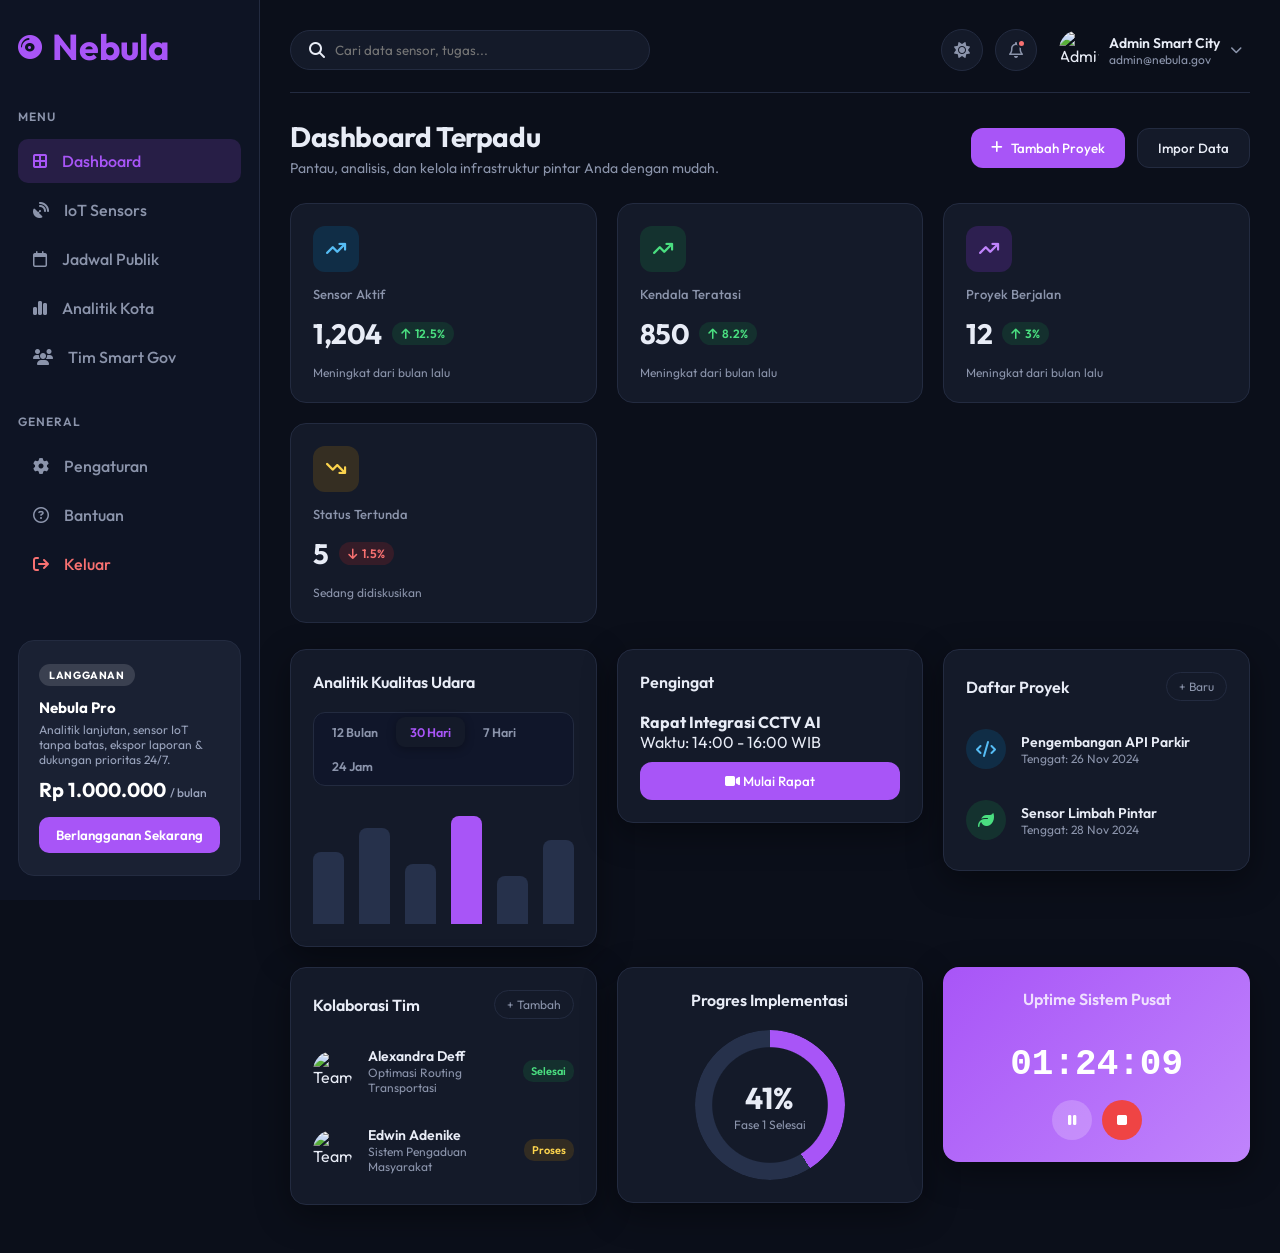
==== index.html @ 609d500b "KERJA WOI" ====
<!DOCTYPE html>
<html lang="id">
<head>
    <meta charset="UTF-8">
    <meta name="viewport" content="width=device-width, initial-scale=1.0">
    <title>Nebula - Smart City & Business Dashboard</title>
    <link rel="stylesheet" href="style.css">
    <link rel="shortcut icon" href="/Vibrant 3D Nebula Icon with Colorful Gases.jpg" type="image/x-icon">
    <!-- FontAwesome -->
    <link rel="stylesheet" href="https://cdnjs.cloudflare.com/ajax/libs/font-awesome/6.4.0/css/all.min.css">
    <!-- Tema (Gelap/Terang) — diterapkan sebelum render untuk mencegah kedip warna -->
    <script>
        (function () {
            try {
                var t = localStorage.getItem('nebula-theme') || 'dark';
                document.documentElement.setAttribute('data-theme', t);
            } catch (e) {
                document.documentElement.setAttribute('data-theme', 'dark');
            }
        })();
    </script>
    
    <!-- CSS Tambahan Khusus Toast Pop-up -->
    <style>
        .toast {
            position: fixed;
            bottom: 30px;
            right: 30px;
            background-color: #1e293b;
            color: #ffffff;
            padding: 12px 20px;
            border-radius: 8px;
            box-shadow: 0 4px 12px rgba(0, 0, 0, 0.3);
            display: flex;
            align-items: center;
            gap: 10px;
            border-left: 4px solid var(--primary);
            opacity: 0;
            visibility: hidden;
            transform: translateY(20px);
            transition: all 0.3s ease;
            z-index: 9999;
        }

        .toast.show {
            opacity: 1;
            visibility: visible;
            transform: translateY(0);
        }

        .toast i { color: var(--primary); }
    </style>
</head>
<body>
    <div class="dashboard-container">
        <!-- Sidebar -->
        <aside class="sidebar">
            <div class="close-sidebar" id="closeSidebar">
                <i class="fa-solid fa-xmark"></i>
            </div>
            <div class="logo">
                <i class="fa-solid fa-compact-disc"></i>
                <h2>Nebula</h2>
            </div>
            <!-- Sidebar Menu -->
            <div class="sidebar-scroll">
            <div class="menu-section">
                <p class="menu-title">MENU</p>
                <ul>
                    <li class="active"><i class="fa-solid fa-border-all"></i> Dashboard</li>
                    <li onclick="window.location.href='iot-sensors.html'"><i class="fa-solid fa-satellite-dish"></i> IoT Sensors</li>
                    <li onclick="window.location.href='jadwal-publik.html'"><i class="fa-regular fa-calendar"></i> Jadwal Publik</li>
                    <li onclick="window.location.href='analitik-kota.html'"><i class="fa-solid fa-chart-simple"></i> Analitik Kota</li>
                    <li onclick="window.location.href='tim-smart-gov.html'"><i class="fa-solid fa-users"></i> Tim Smart Gov</li>
                </ul>
            </div>

            <div class="menu-section">
                <p class="menu-title">GENERAL</p>
                <ul>
                    <li onclick="window.location.href='pengaturan.html'"><i class="fa-solid fa-gear"></i> Pengaturan</li>
                    <li onclick="window.location.href='bantuan.html'"><i class="fa-regular fa-circle-question"></i> Bantuan</li>
                    <li class="logout"><i class="fa-solid fa-arrow-right-from-bracket"></i> Keluar</li>
                </ul>
            </div>

            </div>

            <!-- Promo Card -->
            <div class="sidebar-card">
                <span class="promo-badge">Langganan</span>
                <h4>Nebula Pro</h4>
                <p>Analitik lanjutan, sensor IoT tanpa batas, ekspor laporan &amp; dukungan prioritas 24/7.</p>
                <div class="promo-price">Rp 1.000.000 <span>/ bulan</span></div>
                <button class="btn-download" onclick="document.getElementById('proModal').classList.add('active')">Berlangganan Sekarang</button>
            </div>
        </aside>

        <!-- Main Content -->
        <main class="main-content">
            <!-- Topbar -->
            <header class="topbar">
                <div class="hamburger" id="menuToggle">
                  <i class="fa-solid fa-bars"></i>
                </div>
                <div class="search-bar">
                    <i class="fa-solid fa-magnifying-glass"></i>
                    <!-- Input Search dengan ID searchInput -->
                    <input type="text" id="searchInput" placeholder="Cari data sensor, tugas...">
                </div>
                <div class="topbar-right">
                    <div class="icon-btn theme-toggle" id="themeToggle" title="Ganti tema" role="button" aria-label="Ganti tema">
                        <i class="fa-solid fa-sun"></i>
                    </div>
                    <div class="icon-btn notif-btn" title="Notifikasi">
                        <i class="fa-regular fa-bell"></i>
                        <span class="notif-dot"></span>
                    </div>
                    <div class="user-profile">
                        <img src="https://ui-avatars.com/api/?name=Admin+Nebula&background=random" alt="Admin">
                        <div class="user-info">
                            <p class="user-name">Admin Smart City</p>
                            <p class="user-email">admin@nebula.gov</p>
                        </div>
                        <i class="fa-solid fa-chevron-down user-chevron"></i>
                    </div>
                </div>
            </header>

            <!-- Dashboard Header -->
            <div class="page-header">
                <div>
                    <h1>Dashboard Terpadu</h1>
                    <p>Pantau, analisis, dan kelola infrastruktur pintar Anda dengan mudah.</p>
                </div>
                <div class="header-actions">
                    <button class="btn-primary" onclick="showToast('Menampilkan form tambah proyek baru...')"><i class="fa-solid fa-plus"></i> Tambah Proyek</button>
                    <button class="btn-outline" onclick="showToast('Memproses impor data...')">Impor Data</button>
                </div>
            </div>

            <!-- Stats Grid -->
            <div class="stats-grid">
                <div class="stat-card">
                    <div class="stat-icon tile-blue"><i class="fa-solid fa-arrow-trend-up"></i></div>
                    <h3 class="stat-label">Sensor Aktif</h3>
                    <div class="stat-value-row">
                        <h2>1,204</h2>
                        <span class="trend-pill up"><i class="fa-solid fa-arrow-up"></i> 12.5%</span>
                    </div>
                    <p>Meningkat dari bulan lalu</p>
                </div>
                <div class="stat-card">
                    <div class="stat-icon tile-green"><i class="fa-solid fa-arrow-trend-up"></i></div>
                    <h3 class="stat-label">Kendala Teratasi</h3>
                    <div class="stat-value-row">
                        <h2>850</h2>
                        <span class="trend-pill up"><i class="fa-solid fa-arrow-up"></i> 8.2%</span>
                    </div>
                    <p>Meningkat dari bulan lalu</p>
                </div>
                <div class="stat-card">
                    <div class="stat-icon tile-purple"><i class="fa-solid fa-arrow-trend-up"></i></div>
                    <h3 class="stat-label">Proyek Berjalan</h3>
                    <div class="stat-value-row">
                        <h2>12</h2>
                        <span class="trend-pill up"><i class="fa-solid fa-arrow-up"></i> 3%</span>
                    </div>
                    <p>Meningkat dari bulan lalu</p>
                </div>
                <div class="stat-card">
                    <div class="stat-icon tile-yellow"><i class="fa-solid fa-arrow-trend-down"></i></div>
                    <h3 class="stat-label">Status Tertunda</h3>
                    <div class="stat-value-row">
                        <h2>5</h2>
                        <span class="trend-pill down"><i class="fa-solid fa-arrow-down"></i> 1.5%</span>
                    </div>
                    <p>Sedang didiskusikan</p>
                </div>
            </div>

            <!-- Middle Sections -->
            <div class="content-grid-3">
                <!-- Analytics Dummy -->
                <div class="card col-span-1">
                    <div class="card-header-flex">
                        <h3>Analitik Kualitas Udara</h3>
                    </div>
                    <div class="segmented" style="margin-bottom: 18px;">
                        <button type="button">12 Bulan</button>
                        <button type="button" class="active">30 Hari</button>
                        <button type="button">7 Hari</button>
                        <button type="button">24 Jam</button>
                    </div>
                    <div class="chart-dummy">
                        <div class="bar" style="height: 60%;"></div>
                        <div class="bar" style="height: 80%;"></div>
                        <div class="bar" style="height: 50%;"></div>
                        <div class="bar dark-bar" style="height: 90%;"></div>
                        <div class="bar" style="height: 40%;"></div>
                        <div class="bar" style="height: 70%;"></div>
                    </div>
                </div>

                <!-- Reminders -->
                <div class="card col-span-1">
                    <div class="card-header-flex">
                        <h3>Pengingat</h3>
                    </div>
                    <div class="reminder-content">
                        <h4>Rapat Integrasi CCTV AI</h4>
                        <p>Waktu: 14:00 - 16:00 WIB</p>
                        <!-- Tombol dengan fungsi pemicu pop-up -->
                        <button class="btn-primary full-width mt-10" onclick="showToast('Menghubungkan ke ruang rapat CCTV AI...')">
                            <i class="fa-solid fa-video"></i> Mulai Rapat
                        </button>
                    </div>
                </div>

                <!-- Projects List -->
                <div class="card col-span-1">
                    <div class="card-header-flex">
                        <h3>Daftar Proyek</h3>
                        <button class="btn-small" onclick="showToast('Membuka menu proyek baru...')">+ Baru</button>
                    </div>
                    <ul class="project-list">
                        <li>
                            <div class="icon blue"><i class="fa-solid fa-code"></i></div>
                            <div>
                                <h4>Pengembangan API Parkir</h4>
                                <p>Tenggat: 26 Nov 2024</p>
                            </div>
                        </li>
                        <li>
                            <div class="icon green"><i class="fa-solid fa-leaf"></i></div>
                            <div>
                                <h4>Sensor Limbah Pintar</h4>
                                <p>Tenggat: 28 Nov 2024</p>
                            </div>
                        </li>
                    </ul>
                </div>
            </div>

            <!-- Bottom Sections -->
            <div class="content-grid-3 mt-20">
                <!-- Team -->
                <div class="card col-span-1">
                    <div class="card-header-flex">
                        <h3>Kolaborasi Tim</h3>
                        <button class="btn-small" onclick="showToast('Membuka dialog tambah anggota...')">+ Tambah</button>
                    </div>
                    <ul class="team-list">
                        <li>
                            <img src="https://ui-avatars.com/api/?name=Alexandra+D&background=random" alt="Team">
                            <div>
                                <h4>Alexandra Deff</h4>
                                <p>Optimasi Routing Transportasi</p>
                            </div>
                            <span class="badge completed">Selesai</span>
                        </li>
                        <li>
                            <img src="https://ui-avatars.com/api/?name=Edwin+A&background=random" alt="Team">
                            <div>
                                <h4>Edwin Adenike</h4>
                                <p>Sistem Pengaduan Masyarakat</p>
                            </div>
                            <span class="badge progress">Proses</span>
                        </li>
                    </ul>
                </div>

                <!-- Progress -->
                <div class="card col-span-1 flex-center">
                    <h3>Progres Implementasi</h3>
                    <div class="progress-circle">
                        <span>41%</span>
                        <p>Fase 1 Selesai</p>
                    </div>
                </div>

                <!-- Time Tracker -->
                <div class="card col-span-1 tracker-card">
                    <h3>Uptime Sistem Pusat</h3>
                    <div class="timer" id="systemTimer">00:00:00</div>
                    <div class="tracker-controls">
                        <!-- Tombol Pause / Play -->
                        <button id="pauseBtn" onclick="toggleTimer()"><i class="fa-solid fa-pause"></i></button>
                        <!-- Tombol Reset / Stop -->
                        <button class="stop" onclick="resetTimer()"><i class="fa-solid fa-stop"></i></button>
                    </div>
                </div>
                

            </div>
        </main>
    </div>

    <!-- Modal Pop-up Logout -->
    <div id="logoutModal" class="modal-overlay">
        <div class="modal-content">
            <div class="modal-icon warning-icon">
                <i class="fa-solid fa-arrow-right-from-bracket"></i>
            </div>
            <h3>Konfirmasi Keluar</h3>
            <p>Apakah Anda yakin ingin mengakhiri sesi dan keluar dari Nebula?</p>
            <div class="modal-actions">
                <button id="cancelLogout" class="btn-outline">Batal</button>
                <button id="confirmLogout" class="btn-primary btn-danger">Ya, Keluar</button>
            </div>
        </div>
    </div>

    <!-- Toast Pop-up Notification -->
    <div id="toastNotification" class="toast">
        <i class="fa-solid fa-circle-check"></i>
        <span id="toastText">Pesan pemberitahuan</span>
    </div>

    <!-- Modal Langganan Nebula Pro -->
    <div class="modal-overlay" id="proModal">
        <div class="modal-content pro-modal">
            <div class="pro-modal-icon"><i class="fa-solid fa-crown"></i></div>
            <h3>Nebula Pro</h3>
            <p>Buka seluruh kemampuan Nebula untuk kota &amp; bisnis Anda.</p>
            <div class="pro-price">Rp 1.000.000 <span>/ bulan</span></div>
            <ul class="pro-features">
                <li><i class="fa-solid fa-circle-check"></i> Analitik AI &amp; prediksi lanjutan</li>
                <li><i class="fa-solid fa-circle-check"></i> Sensor IoT tanpa batas</li>
                <li><i class="fa-solid fa-circle-check"></i> Ekspor laporan &amp; akses API</li>
                <li><i class="fa-solid fa-circle-check"></i> Dukungan prioritas 24/7</li>
                <li><i class="fa-solid fa-circle-check"></i> Penyimpanan data tanpa batas</li>
            </ul>
            <div class="modal-actions">
                <button class="btn-plain" onclick="document.getElementById('proModal').classList.remove('active')">Nanti Saja</button>
                <button class="btn-primary" onclick="document.getElementById('proModal').classList.remove('active')">Mulai Berlangganan</button>
            </div>
        </div>
    </div>

    <script src="script.js"></script>
    <script>
        // 1. Fungsi Toast Notification (Pop-up melayang)
        function showToast(message) {
            const toast = document.getElementById('toastNotification');
            const toastText = document.getElementById('toastText');

            toastText.textContent = message;
            toast.classList.add('show');

            // Sembunyikan otomatis setelah 3 detik
            setTimeout(() => {
                toast.classList.remove('show');
            }, 3000);
        }

        // 2. Fungsi Search Filter Real-Time
        document.addEventListener("DOMContentLoaded", () => {
            const searchInput = document.getElementById('searchInput');

            if (searchInput) {
                searchInput.addEventListener('input', (e) => {
                    const filterValue = e.target.value.toLowerCase().trim();

                    // Filter Daftar Proyek
                    const projectItems = document.querySelectorAll('.project-list li');
                    projectItems.forEach(item => {
                        const text = item.textContent.toLowerCase();
                        item.style.display = text.includes(filterValue) ? "" : "none";
                    });

                    // Filter Kolaborasi Tim
                    const teamItems = document.querySelectorAll('.team-list li');
                    teamItems.forEach(item => {
                        const text = item.textContent.toLowerCase();
                        item.style.display = text.includes(filterValue) ? "" : "none";
                    });

                    // Filter Kartu Statistik
                    const statCards = document.querySelectorAll('.stat-card');
                    statCards.forEach(card => {
                        const text = card.textContent.toLowerCase();
                        card.style.display = text.includes(filterValue) ? "" : "none";
                    });
                });
            }

            // 3. Fungsi Time Tracker Uptime Sistem
            const timerDisplay = document.getElementById('systemTimer');
            let hours = 1;
            let minutes = 24;
            let seconds = 8;

            function formatTime(val) {
                return val < 10 ? `0${val}` : val;
            }

            function updateTimer() {
                seconds++;
                if (seconds >= 60) {
                    seconds = 0;
                    minutes++;
                    if (minutes >= 60) {
                        minutes = 0;
                        hours++;
                    }
                }
                
                if (timerDisplay) {
                    timerDisplay.textContent = `${formatTime(hours)}:${formatTime(minutes)}:${formatTime(seconds)}`;
                }
            }

            setInterval(updateTimer, 1000);
        });
    </script>
</body>
</html>
---- style.css ----
@import url('https://fonts.googleapis.com/css2?family=Outfit:wght@100..900&display=swap');

/* ============================================================
   NEBULA — THEME TOKENS
   Light is the default; Dark is applied via [data-theme="dark"]
   on <html>. The toggle persists the choice in localStorage.
   ============================================================ */
:root,
html[data-theme="light"] {
    color-scheme: light;

    --bg-main: #f4f6fb;
    --bg-card: #ffffff;
    --bg-elevated: #ffffff;
    --bg-subtle: #f7f9fc;
    --bg-hover: #eef1f7;

    --text-dark: #14181f;
    --text-muted: #7e8299;
    --text-invert: #ffffff;

    --primary: #8204c5;
    --primary-hover: #6c03a3;
    --primary-light: #f4e7fb;
    --primary-rgb: 130, 4, 197;

    --border-color: #e9edf4;
    --border-strong: #dbe1ec;

    /* Icon tiles */
    --tile-blue-bg: #e0f2fe;   --tile-blue-fg: #0284c7;
    --tile-green-bg: #dcfce7;  --tile-green-fg: #16a34a;
    --tile-yellow-bg: #fef9c3; --tile-yellow-fg: #ca8a04;
    --tile-red-bg: #fee2e2;    --tile-red-fg: #dc2626;
    --tile-purple-bg: #f3e8ff; --tile-purple-fg: #9333ea;
    --tile-gray-bg: #eef2f7;   --tile-gray-fg: #64748b;

    /* Trend / status */
    --up-bg: #dcfce7;   --up-fg: #16a34a;
    --down-bg: #fee2e2; --down-fg: #dc2626;
    --warn-bg: #fef9c3; --warn-fg: #ca8a04;

    /* Charts */
    --bar-muted: #dbe2ee;
    --bar-accent: var(--primary);
    --chart-grid: #eef1f7;

    /* Sidebar */
    --sidebar-bg: #ffffff;
    --sidebar-active-bg: var(--primary-light);
    --promo-bg: #14181f;
    --promo-fg: #ffffff;
    --promo-muted: #a9b0c0;

    /* Surfaces */
    --toast-bg: #14181f;
    --toast-fg: #ffffff;
    --overlay: rgba(15, 23, 42, 0.5);

    --shadow-card: 0 8px 30px rgba(20, 24, 31, 0.05);
    --shadow-soft: 0 2px 10px rgba(0, 0, 0, 0.02);
    --shadow-pop: 0 14px 34px rgba(20, 24, 31, 0.12);

    --radius-lg: 24px;
    --radius-md: 16px;
    --radius-sm: 10px;
    --sidebar-width: 260px;
}

html[data-theme="dark"] {
    color-scheme: dark;

    --bg-main: #0b0f1a;
    --bg-card: #141a29;
    --bg-elevated: #1a2133;
    --bg-subtle: #10162a;
    --bg-hover: #1a2133;

    --text-dark: #e8ecf6;
    --text-muted: #8b94ab;
    --text-invert: #0b0f1a;

    --primary: #a855f7;
    --primary-hover: #c084fc;
    --primary-light: rgba(168, 85, 247, 0.16);
    --primary-rgb: 168, 85, 247;

    --border-color: #232b40;
    --border-strong: #2c3752;

    --tile-blue-bg: rgba(2, 132, 199, 0.18);   --tile-blue-fg: #56bdf5;
    --tile-green-bg: rgba(22, 163, 74, 0.18);  --tile-green-fg: #4ade80;
    --tile-yellow-bg: rgba(202, 138, 4, 0.18); --tile-yellow-fg: #fbd34d;
    --tile-red-bg: rgba(220, 38, 38, 0.18);    --tile-red-fg: #f87171;
    --tile-purple-bg: rgba(147, 51, 234, 0.2); --tile-purple-fg: #c084fc;
    --tile-gray-bg: rgba(100, 116, 139, 0.2);  --tile-gray-fg: #a9b4c6;

    --up-bg: rgba(22, 163, 74, 0.16);  --up-fg: #4ade80;
    --down-bg: rgba(220, 38, 38, 0.16); --down-fg: #f87171;
    --warn-bg: rgba(202, 138, 4, 0.16); --warn-fg: #fbd34d;

    --bar-muted: #26314b;
    --bar-accent: var(--primary);
    --chart-grid: #232b40;

    --sidebar-bg: #0e1424;
    --sidebar-active-bg: rgba(168, 85, 247, 0.16);
    --promo-bg: #1a2133;
    --promo-fg: #ffffff;
    --promo-muted: #9aa4bd;

    --toast-bg: #1a2133;
    --toast-fg: #e8ecf6;
    --overlay: rgba(3, 6, 12, 0.65);

    --shadow-card: 0 10px 34px rgba(0, 0, 0, 0.4);
    --shadow-soft: 0 2px 10px rgba(0, 0, 0, 0.3);
    --shadow-pop: 0 18px 42px rgba(0, 0, 0, 0.5);
}

* {
    margin: 0;
    padding: 0;
    box-sizing: border-box;
    font-family: 'Outfit', sans-serif;
}

body {
    background-color: var(--bg-main);
    color: var(--text-dark);
    transition: background-color 0.3s ease, color 0.3s ease;
}

.dashboard-container {
    display: flex;
    min-height: 100vh;
    background: var(--bg-main);
}

/* Sidebar */
.sidebar {
    width: var(--sidebar-width);
    background: var(--sidebar-bg);
    border-right: 1px solid var(--border-color);
    display: flex;
    flex-direction: column;
    padding: 24px 18px;
    position: fixed;
    top: 0;
    bottom: 0;
    left: 0;
    overflow-y: auto;
    overflow-x: hidden;
    z-index: 50;
    transition: background-color 0.3s ease, border-color 0.3s ease, transform 0.3s ease;
}

/* Slim, persistent scrollbar so it's visible while scrolling (not hover-only) */
.sidebar::-webkit-scrollbar {
    width: 6px;
}
.sidebar::-webkit-scrollbar-track {
    background: transparent;
}
.sidebar::-webkit-scrollbar-thumb {
    background: var(--border-strong);
    border-radius: 10px;
}
.sidebar::-webkit-scrollbar-thumb:hover {
    background: var(--primary);
}

/* Wrapper is transparent: the whole sidebar scrolls and the promo card
   floats (sticky) over the menu at the bottom, staying always visible. */
.sidebar-scroll {
    display: contents;
}

.logo {
    display: flex;
    align-items: center;
    gap: 10px;
    font-size: 24px;
    font-weight: 700;
    color: var(--primary);
    margin-bottom: 40px;
}

.menu-section { margin-bottom: 30px; }
.menu-title {
    font-size: 12px;
    color: var(--text-muted);
    font-weight: 600;
    margin-bottom: 15px;
    letter-spacing: 1px;
}

.sidebar ul { list-style: none; }
.sidebar ul li {
    display: flex;
    align-items: center;
    gap: 15px;
    padding: 12px 15px;
    border-radius: var(--radius-sm);
    color: var(--text-muted);
    font-weight: 500;
    cursor: pointer;
    transition: 0.3s;
    margin-bottom: 5px;
}

.sidebar ul li:hover, .sidebar ul li.active {
    background-color: var(--sidebar-active-bg);
    color: var(--primary);
}

.sidebar ul li.logout { color: var(--down-fg); }

.sidebar-card {
    margin-top: auto;
    background: var(--promo-bg);
    color: var(--promo-fg);
    padding: 22px 20px;
    border-radius: var(--radius-md);
    position: sticky;
    bottom: 0;
    z-index: 3;
    flex-shrink: 0;
    overflow: hidden;
    border: 1px solid var(--border-color);
}

.sidebar-card h4 { font-size: 15px; margin-bottom: 5px; color: var(--promo-fg); }
.sidebar-card p { font-size: 12px; color: var(--promo-muted); margin-bottom: 15px; }
.btn-download {
    background: var(--primary);
    color: white;
    border: none;
    padding: 10px;
    width: 100%;
    border-radius: var(--radius-sm);
    cursor: pointer;
    font-weight: 600;
}

/* Main Content */
.main-content {
    flex: 1;
    background: var(--bg-main);
    padding: 26px 30px 48px;
    display: flex;
    flex-direction: column;
    margin-left: var(--sidebar-width);
    width: calc(100% - var(--sidebar-width));
    min-height: 100vh;
}

/* Topbar */
.topbar {
    display: flex;
    align-items: center;
    gap: 18px;
    padding-bottom: 18px;
    margin-bottom: 26px;
    background-color: var(--bg-main);
    border-bottom: 1px solid var(--border-color);
}

.search-bar {
    background: var(--bg-card);
    border: 1px solid var(--border-color);
    padding: 11px 18px;
    border-radius: 30px;
    display: flex;
    align-items: center;
    gap: 10px;
    width: 360px;
    max-width: 100%;
    transition: border-color 0.3s ease, box-shadow 0.3s ease, background-color 0.3s ease;
}

.search-bar input {
    border: none;
    background: transparent;
    outline: none;
    width: 100%;
    color: var(--text-dark);
}

.topbar-right {
    display: flex;
    align-items: center;
    gap: 12px;
    margin-left: auto;
}

.icon-btn {
    position: relative;
    width: 42px;
    height: 42px;
    border: 1px solid var(--border-color);
    background: var(--bg-card);
    border-radius: 50%;
    display: flex;
    justify-content: center;
    align-items: center;
    cursor: pointer;
    color: var(--text-muted);
    transition: all 0.25s ease;
    flex-shrink: 0;
}

/* Theme toggle + notification badge */
.theme-toggle:hover {
    color: var(--primary);
    border-color: var(--primary);
    transform: translateY(-2px);
}

.notif-dot {
    position: absolute;
    top: 9px;
    right: 10px;
    width: 9px;
    height: 9px;
    border-radius: 50%;
    background: var(--down-fg);
    border: 2px solid var(--bg-card);
}

.user-profile {
    display: flex;
    align-items: center;
    gap: 10px;
    margin-left: 6px;
    padding: 4px 8px 4px 4px;
    border-radius: 30px;
    cursor: pointer;
}
.user-profile img { width: 40px; height: 40px; border-radius: 50%; }
.user-info .user-name { font-weight: 600; font-size: 14px; }
.user-info .user-email { font-size: 12px; color: var(--text-muted); }
.user-chevron { font-size: 12px; color: var(--text-muted); }

/* Header */
.page-header {
    display: flex;
    justify-content: space-between;
    align-items: center;
    margin-bottom: 26px;
    gap: 16px;
    flex-wrap: wrap;
}
.page-header h1 { font-size: 28px; font-weight: 700; letter-spacing: -0.4px; margin-bottom: 5px; }
.page-header p { color: var(--text-muted); font-size: 14px; }

.header-actions { display: flex; gap: 12px; }
.btn-primary, .btn-outline {
    padding: 11px 20px;
    border-radius: 12px;
    font-weight: 500;
    cursor: pointer;
    border: none;
    display: inline-flex;
    align-items: center;
    justify-content: center;
    gap: 8px;
}
.btn-primary { background: var(--primary); color: #fff; }
.btn-outline { background: var(--bg-card); border: 1px solid var(--border-color); color: var(--text-dark); }
.full-width { width: 100%; }
.mt-10 { margin-top: 20px; }
.mt-20 { margin-top: 20px; }

/* Stats Grid */
.stats-grid {
    display: grid;
    grid-template-columns: repeat(4, 1fr);
    gap: 20px;
    margin-bottom: 30px;
}

.stat-card {
    border: 1px solid var(--border-color);
    border-radius: var(--radius-md);
    padding: 20px;
    display: flex;
    flex-direction: column;
    gap: 15px;
    transition: all 0.3s ease; 
    cursor: pointer; 
}

.stat-card:hover {
    background: var(--primary); 
    color: white; 
    border-color: var(--primary);
    transform: translateY(-5px); 
    box-shadow: 0 10px 20px rgba(21, 109, 75, 0.15); 
}

.stat-card:hover p {
    color: rgba(255,255,255,0.8); 
}

.stat-card.active-stat {
    background: var(--primary);
    color: white;
    border: none;
}
.stat-card.active-stat p { 
    color: rgba(255,255,255,0.8); 
}

.stat-header {
    display: flex;
    justify-content: space-between;
    align-items: center;
    font-size: 14px;
    font-weight: 500;
}
.stat-card h2 { font-size: 32px; font-weight: 700; }
.stat-card p { font-size: 12px; color: var(--text-muted); display: flex; align-items: center; gap: 5px; }

/* Grids */
.content-grid-3 {
    display: grid;
    grid-template-columns: 1fr 1fr 1fr;
    gap: 20px;
}

.card {
    border: 1px solid var(--border-color);
    border-radius: var(--radius-md);
    padding: 20px;
}
.card h3 { font-size: 16px; margin-bottom: 20px; font-weight: 600; }
.card-header-flex { display: flex; justify-content: space-between; align-items: center; margin-bottom: 20px; }
.card-header-flex h3 { margin-bottom: 0; }
.btn-small { background: transparent; border: 1px solid var(--border-color); padding: 5px 12px; border-radius: 15px; font-size: 12px; cursor: pointer; }

/* Dummy Chart */
.chart-dummy {
    display: flex;
    align-items: flex-end;
    gap: 15px;
    height: 120px;
}
.bar { flex: 1; background: #e0e0e0; border-radius: 20px 20px 0 0; }
.dark-bar { background: var(--primary); }

/* Lists */
.project-list, .team-list { list-style: none; display: flex; flex-direction: column; gap: 15px; }
.project-list li, .team-list li { display: flex; align-items: center; gap: 15px; }
.icon { width: 40px; height: 40px; border-radius: 50%; display: flex; justify-content: center; align-items: center; font-size: 16px; }
.icon.blue { background: #e6f0ff; color: #0066ff; }
.icon.green { background: #e6f9e6; color: #00a300; }
.project-list h4, .team-list h4 { font-size: 14px; font-weight: 600; }
.project-list p, .team-list p { font-size: 12px; color: var(--text-muted); }

.team-list img { width: 40px; height: 40px; border-radius: 50%; }
.badge { margin-left: auto; font-size: 11px; padding: 4px 8px; border-radius: 10px; font-weight: 600; }
.badge.completed { background: #e6f9e6; color: #00a300; }
.badge.progress { background: #fff4e6; color: #f59e0b; }

/* Progress Circle Dummy */
.flex-center { display: flex; flex-direction: column; align-items: center; justify-content: center; }
.progress-circle {
    width: 150px; 
    height: 150px;
    position: relative;
    display: flex;
    flex-direction: column;
    justify-content: center;
    align-items: center;
}

.progress-circle::before {
    content: "";
    position: absolute;
    top: 0; left: 0; right: 0; bottom: 0;
    border-radius: 50%;
    border: 15px solid var(--border-color);
    border-top-color: var(--primary); 
    transform: rotate(45deg); 
    z-index: 0;
}

.progress-circle span, 
.progress-circle p {
    position: relative;
    z-index: 1;
    margin: 0; 
}

.progress-circle span { 
    font-size: 30px; 
    font-weight: 700; 
}

.progress-circle p { 
    font-size: 12px; 
    color: var(--text-muted); 
}

/* Tracker Card */
.tracker-card {
    background: #650598;
    color: white;
    display: flex;
    flex-direction: column;
    align-items: center;
    justify-content: center;
    border: none;
}
.tracker-card h3 { color: rgba(255,255,255,0.8); }
.timer { font-size: 36px; font-weight: 700; margin: 15px 0; font-family: monospace; }
.tracker-controls { display: flex; gap: 10px; }
.tracker-controls button { width: 40px; height: 40px; border-radius: 50%; border: none; background: rgba(255,255,255,0.2); color: white; cursor: pointer; }
.tracker-controls button.stop { background: #ef4444; }

/* Responsive */
/* @media (max-width: 1024px) {
    .content-grid-3, .stats-grid { grid-template-columns: 1fr 1fr; }
} */
/* @media (max-width: 768px) {
    .dashboard-container {
        padding: 0; 
    }
    .sidebar { width: 100%; height: auto; }
    .content-grid-3, .stats-grid { grid-template-columns: 1fr; }
} */

.hamburger {
    display: none;
    font-size: 24px;
    cursor: pointer;
    color: var(--text-dark);
}

.close-sidebar {
    display: none;
    position: absolute;
    top: 20px;
    right: 20px;
    font-size: 24px;
    color: var(--text-dark);
    cursor: pointer;
    transition: 0.3s ease;
}
.close-sidebar:hover {
    color: #ef4444; 
    transform: scale(1.1);
}


@media (max-width: 1024px) {
    .content-grid-3, .stats-grid { 
        grid-template-columns: 1fr 1fr; 
    }
    .stats-grid {
        grid-template-columns: repeat(2, 1fr); 
    }
    .content-grid-3 {
        grid-template-columns: repeat(2, 1fr);
    }
   
    .tracker-card {
        grid-column: span 2; 
    }
}

@media (max-width: 768px) {
    .main-content {
        margin-left: 0;
        width: 100%;
        padding: 20px 15px; 
        border-radius: 0; 
    }

    .close-sidebar {
        display: block; 
    }

    .dashboard-container {
        padding: 0; 
    }
    .sidebar { 
        width: 100%; height: auto; 
    }
    .content-grid-3, .stats-grid { 
        grid-template-columns: 1fr; 
    }

    .sidebar {
        top: 0;
        left: 0;
        bottom: 0;
        height: 100vh; 
        padding-left: 20px; 
        padding-top: 60px; 
        border-radius: 0; 
        transform: translateX(-100%);
        z-index: 1000;
        transition: transform 0.3s ease;
        box-shadow: 10px 0 30px rgba(0,0,0,0.1);
    }

    .sidebar.active {
        transform: translateX(0);
    }
    .sidebar .logo {
        position: absolute;
        top: 20px;
        left: 20px;
        margin-bottom: 0;
    }

    .topbar {
        top: -8px; 
        margin-top: -15px;
        padding-top: 15px;
        display: flex;
        flex-wrap: wrap; 
        justify-content: space-between; 
        align-items: center;
        gap: 15px;
    }

    .hamburger {
        display: flex;
        align-items: center;
        order: 1; 
    }

    .topbar-right {
        display: flex;
        align-items: center;
        order: 2;
        gap: 10px;
    }

    .search-bar {
        order: 3; 
        width: 100%;
        margin-top: 15px;
    }

    .user-info {
        display: none;
    }
    
    .user-profile img {
        width: 35px;
        height: 35px;
    }

    .page-header {
        flex-direction: column;
        align-items: flex-start;
        gap: 15px;
    }
    .header-actions {
        width: 100%;
        display: flex;
        gap: 10px;
    }
    .header-actions button {
        flex: 1; 
        justify-content: center;
        padding: 12px;
    }

    .stats-grid {
        grid-template-columns: 1fr;
    }
    .content-grid-3 {
        grid-template-columns: 1fr;
    }
    .tracker-card {
        grid-column: span 1; 
    }
    .schedule-item {
        flex-direction: column; 
        align-items: flex-start;
        gap: 12px;
        padding: 15px;
    }
    .date-badge {
        width: 100%; 
        flex-direction: row;
        justify-content: flex-start;
        align-items: center;
        gap: 10px;
        padding: 8px 15px;
        border-radius: var(--radius-sm);
    }
    .date-badge .month, .date-badge .day {
        font-size: 14px;
        line-height: 1;
    }
    .schedule-details {
        width: 100%;
    }
    .schedule-details p {
        flex-direction: column; 
        align-items: flex-start;
        gap: 8px;
    }
    .tag {
        align-self: flex-start;
    }

    .timeline {
        padding-left: 25px;
        margin-left: 5px;
    }

    .css-bar-chart {
        height: 150px; /* Grafik sedikit lebih pendek di HP */
    }
    .col-span-3 {
        grid-column: span 1 !important;
    }
    .insight-grid {
        grid-template-columns: 1fr !important; /* Memaksa jadi 1 kolom (atas-bawah) di HP */
        gap: 15px;
    }
    .insight-card {
        flex-direction: column; /* Ikon di atas, teks di bawah */
        align-items: flex-start;
        padding: 15px; /* Sedikit dikurangi agar lebih pas di layar HP */
        gap: 12px;
        width: 100%;
    }
    .insight-card > div {
        width: 100%; /* Memastikan bungkus teks melebar sempurna */
    }

    .filter-pills {
        margin-top: 10px;
        width: 100%;
    }
    .pill {
        flex: 1 1 40%; /* Pill melebar secara fleksibel di HP */
        text-align: center;
    }

    .form-row {
        flex-direction: column; /* Membuat input berdampingan turun menjadi atas-bawah di HP */
        gap: 20px;
    }
    .profile-pic-section {
        flex-direction: column;
        text-align: center;
        align-items: center;
    }
}

.btn-primary, .btn-outline, .btn-small, .btn-download, 
.icon-btn, .user-profile, .search-bar, 
.project-list li, .team-list li, .tracker-controls button {
    transition: all 0.3s ease;
    cursor: pointer;
}

.btn-primary:hover {
    background: #8204c5; 
    box-shadow: 0 4px 12px rgba(21, 109, 75, 0.2); 
    transform: translateY(-2px); 
}

.btn-outline:hover {
    background: var(--primary-light);
    color: var(--primary);
    border-color: var(--primary);
}

.btn-small:hover {
    background: var(--primary);
    color: white;
    border-color: var(--primary);
    box-shadow: 0 2px 8px rgba(21, 109, 75, 0.15);
}

.btn-download:hover {
    background: #0e4e35;
    transform: scale(1.02);
}

.icon-btn:hover {
    background: var(--primary-light);
    color: var(--primary);
    border-color: var(--primary-light);
    transform: translateY(-2px);
}

.search-bar:hover, .search-bar:focus-within {
    background: #ffffff;
    box-shadow: 0 0 0 2px var(--primary-light); 
}

.user-profile:hover {
    opacity: 0.8;
    transform: scale(1.02);
}

.project-list li, .team-list li {
    padding: 8px 10px; 
    border-radius: var(--radius-sm);
    margin-left: -10px; 
    margin-right: -10px;
}
.project-list li:hover, .team-list li:hover {
    background-color: var(--bg-main); 
    transform: translateX(5px); 
}

.tracker-controls button:hover {
    background: rgba(255, 255, 255, 0.4);
    transform: scale(1.1); 
}
.tracker-controls button.stop:hover {
    background: #b91c1c; 
}

/* IOT SENSORS */

.sensor-list {
    list-style: none;
    display: flex;
    flex-direction: column;
    gap: 15px;
    margin-top: 15px;
}
.sensor-item {
    display: flex;
    align-items: center;
    justify-content: space-between;
    padding: 15px;
    border: 1px solid var(--border-color);
    border-radius: var(--radius-sm);
    transition: 0.2s;
}
.sensor-item:hover {
    border-color: var(--primary);
    background: #fdfdfd;
}
.sensor-info {
    display: flex;
    align-items: center;
    gap: 15px;
}
.sensor-info h4 {
    font-size: 14px;
    color: var(--text-dark);
    margin-bottom: 3px;
}
.sensor-info p {
    font-size: 12px;
    color: var(--text-muted);
}
.sensor-icon {
    width: 45px;
    height: 45px;
    border-radius: 10px;
    display: flex;
    align-items: center;
    justify-content: center;
    font-size: 18px;
}

/* Icon Colors */
.bg-blue { background: #e0f2fe; color: #0284c7; }
.bg-red { background: #fee2e2; color: #dc2626; }
.bg-yellow { background: #fef9c3; color: #ca8a04; }

/* Status Badges */
.status-badge {
    padding: 6px 12px;
    border-radius: 20px;
    font-size: 12px;
    font-weight: 600;
}
.status-active { background: #dcfce7; color: #16a34a; }
.status-offline { background: #fee2e2; color: #dc2626; }
.status-maintenance { background: #fef9c3; color: #ca8a04; }

/* Alert Boxes for Anomali */
.alert-box {
    display: flex;
    gap: 15px;
    padding: 15px;
    border-radius: var(--radius-sm);
    margin-top: 15px;
}
.alert-box i {
    font-size: 20px;
    margin-top: 3px;
}
.alert-box h4 {
    font-size: 14px;
    margin-bottom: 5px;
}
.alert-box p {
    font-size: 12px;
    line-height: 1.4;
}
.alert-critical { background: #fef2f2; color: #991b1b; border-left: 4px solid #dc2626; }
.alert-warning { background: #fffbeb; color: #92400e; border-left: 4px solid #f59e0b; }
.mt-10 { margin-top: 10px; }


/* JADWAL PUBLIK */

/* List Jadwal Mendatang */
.schedule-list {
    list-style: none;
    display: flex;
    flex-direction: column;
    gap: 15px;
    margin-top: 20px;
}
.schedule-item {
    display: flex;
    align-items: center;
    gap: 20px;
    padding: 15px 20px;
    border: 1px solid var(--border-color);
    border-radius: var(--radius-sm);
    transition: all 0.3s ease;
    background-color: #fff;
}
.schedule-item:hover {
    border-color: var(--primary);
    transform: translateY(-2px);
    box-shadow: 0 4px 15px rgba(0, 0, 0, 0.05);
}

/* Badge Tanggal */
.date-badge {
    background: var(--primary-light);
    color: var(--primary);
    text-align: center;
    padding: 10px 15px;
    border-radius: var(--radius-sm);
    min-width: 65px;
    display: flex;
    flex-direction: column;
    justify-content: center;
}
.date-badge .month {
    font-size: 11px;
    font-weight: 700;
    text-transform: uppercase;
    letter-spacing: 1px;
}
.date-badge .day {
    font-size: 22px;
    font-weight: 800;
    line-height: 1.2;
}

/* Detail Jadwal */
.schedule-details {
    flex: 1;
}
.schedule-details h4 {
    font-size: 15px;
    margin-bottom: 6px;
    color: var(--text-dark);
}
.schedule-details p {
    font-size: 12px;
    color: var(--text-muted);
    display: flex;
    gap: 15px;
    align-items: center;
}
.schedule-details p span {
    display: flex;
    align-items: center;
    gap: 5px;
}

/* Tags Kategori */
.tag {
    padding: 5px 12px;
    border-radius: 20px;
    font-size: 11px;
    font-weight: 600;
    white-space: nowrap;
}
.tag-public { background: #e0f2fe; color: #0284c7; }
.tag-maintenance { background: #fef9c3; color: #ca8a04; }
.tag-gov { background: #f3e8ff; color: #9333ea; }

/* Timeline Vertikal (Jadwal Hari Ini) */
.timeline {
    margin-top: 20px;
    padding-left: 15px;
    border-left: 2px solid var(--border-color);
    display: flex;
    flex-direction: column;
    gap: 20px;
}
.timeline-item {
    position: relative;
    padding-left: 15px;
}
.timeline-item::before {
    content: '';
    position: absolute;
    left: -21.5px;
    top: 2px;
    width: 11px;
    height: 11px;
    border-radius: 50%;
    background: var(--primary);
    border: 2px solid #fff;
}
.timeline-time {
    font-size: 12px;
    font-weight: 700;
    color: var(--primary);
    margin-bottom: 5px;
}
.timeline-content h4 {
    font-size: 14px;
    color: var(--text-dark);
    margin-bottom: 3px;
}
.timeline-content p {
    font-size: 12px;
    color: var(--text-muted);
    line-height: 1.4;
}

/* TAMBAHAN UNTUK HALAMAN ANALITIK KOTA */

/* Simulasi Bar Chart CSS */
.css-bar-chart {
    display: flex;
    justify-content: space-between;
    align-items: flex-end;
    height: 200px;
    padding-top: 20px;
    margin-top: 10px;
    border-bottom: 1px solid var(--border-color);
}
.chart-col {
    display: flex;
    flex-direction: column;
    align-items: center;
    width: 12%;
    height: 100%;
    justify-content: flex-end;
    gap: 10px;
}
.chart-col .bar {
    width: 100%;
    max-width: 40px;
    background: var(--primary-light, #e0e7ff);
    border-radius: 6px 6px 0 0;
    transition: 0.3s ease;
}
.chart-col:hover .bar {
    background: #cbd5e1;
}
.chart-col .bar.bar-highlight {
    background: var(--primary); /* Menggunakan warna primary ungu Anda */
}
.day-label {
    font-size: 12px;
    font-weight: 600;
    color: var(--text-muted);
}

/* Progress Bars */
.progress-list {
    display: flex;
    flex-direction: column;
    gap: 18px;
}
.progress-item {
    display: flex;
    flex-direction: column;
    gap: 8px;
}
.progress-info {
    display: flex;
    justify-content: space-between;
    font-size: 13px;
    font-weight: 500;
    color: var(--text-dark);
}
.progress-bg {
    width: 100%;
    height: 8px;
    background: var(--border-color);
    border-radius: 10px;
    overflow: hidden;
}
.progress-fill {
    height: 100%;
    border-radius: 10px;
    transition: width 1s ease-in-out;
}

/* AI Insights Grid */
.insight-grid {
    display: grid;
    grid-template-columns: repeat(auto-fit, minmax(250px, 1fr)); 
    gap: 20px;
    margin-top: 15px;
}
.insight-card {
    display: flex;
    gap: 15px;
    padding: 20px;
    background: #f8fafc;
    border-radius: var(--radius-sm);
    border: 1px solid var(--border-color);
    box-sizing: border-box;
}
.insight-icon {
    width: 45px;
    height: 45px;
    border-radius: 10px;
    display: flex;
    align-items: center;
    justify-content: center;
    font-size: 20px;
    flex-shrink: 0;
}
.insight-icon.bg-blue { background: #e0f2fe; color: #0284c7; }
.insight-icon.bg-green { background: #dcfce7; color: #16a34a; }
.insight-card h4 {
    font-size: 14px;
    margin-bottom: 6px;
    color: var(--text-dark);
}
.insight-card p {
    font-size: 13px;
    color: var(--text-muted);
    line-height: 1.5;
}

/* TAMBAHAN UNTUK HALAMAN TIM SMART GOV */

/* Filter Pills */
.filter-pills {
    display: flex;
    gap: 10px;
    flex-wrap: wrap; /* Mencegah berantakan di layar kecil */
}
.pill {
    padding: 6px 15px;
    border-radius: 20px;
    font-size: 13px;
    font-weight: 600;
    color: var(--text-muted);
    background: #f8fafc;
    border: 1px solid var(--border-color);
    cursor: pointer;
    transition: 0.3s;
}
.pill:hover {
    background: var(--border-color);
}
.pill.pill-active {
    background: var(--primary);
    color: white;
    border-color: var(--primary);
}

/* Team Grid Layout */
.team-grid {
    display: grid;
    /* Grid cerdas: Otomatis mengisi layar. Minimal 220px, maksimal 1fr */
    grid-template-columns: repeat(auto-fill, minmax(220px, 1fr));
    gap: 20px;
}

/* Profil Card Anggota */
.team-profile-card {
    background: #fff;
    border: 1px solid var(--border-color);
    border-radius: var(--radius-md);
    overflow: hidden;
    text-align: center;
    padding-bottom: 20px;
    transition: transform 0.3s, box-shadow 0.3s;
}
.team-profile-card:hover {
    transform: translateY(-5px);
    box-shadow: 0 10px 20px rgba(0,0,0,0.05);
    border-color: var(--primary);
}

/* Dekorasi Header Kartu Profil */
.profile-header {
    height: 70px;
    width: 100%;
}
.profile-header.bg-blue { background: linear-gradient(135deg, #0284c7, #38bdf8); }
.profile-header.bg-purple { background: linear-gradient(135deg, var(--primary), #a855f7); } /* Memadukan dengan warna primary Anda */
.profile-header.bg-yellow { background: linear-gradient(135deg, #ca8a04, #fde047); }
.profile-header.bg-gray { background: linear-gradient(135deg, #64748b, #cbd5e1); }

/* Avatar Profil */
.profile-avatar {
    width: 80px;
    height: 80px;
    border-radius: 50%;
    border: 4px solid #fff;
    margin: -40px auto 10px;
    background: #fff;
    object-fit: cover;
    box-shadow: 0 4px 10px rgba(0,0,0,0.1);
}

/* Teks & Status */
.team-profile-card h4 {
    font-size: 16px;
    color: var(--text-dark);
    margin-bottom: 5px;
}
.team-profile-card .role {
    font-size: 13px;
    color: var(--text-muted);
    margin-bottom: 15px;
}
.profile-stats {
    display: flex;
    justify-content: space-evenly;
    border-top: 1px solid var(--border-color);
    padding-top: 15px;
    margin: 0 15px;
}
.profile-stats div {
    display: flex;
    flex-direction: column;
    gap: 5px;
}
.profile-stats span {
    font-size: 11px;
    color: var(--text-muted);
    text-transform: uppercase;
    letter-spacing: 0.5px;
}
.profile-stats strong {
    font-size: 14px;
    color: var(--text-dark);
}

/* Perbaikan Margin & Padding pada tombol */
.team-profile-card .btn-outline {
    width: calc(100% - 30px);
    margin: 15px auto 0;
    justify-content: center;
}

/* TAMBAHAN UNTUK HALAMAN PENGATURAN */

/* Bagian Foto Profil di Pengaturan */
.profile-pic-section {
    display: flex;
    align-items: center;
    gap: 20px;
    margin-bottom: 30px;
    padding-bottom: 20px;
    border-bottom: 1px solid var(--border-color);
}
.profile-pic-section img {
    width: 75px;
    height: 75px;
    border-radius: 50%;
    object-fit: cover;
    border: 3px solid #fff;
    box-shadow: 0 4px 10px rgba(0,0,0,0.08);
}
.help-text {
    font-size: 12px;
    color: var(--text-muted);
    margin-top: 8px;
}

/* Desain Formulir (Input, Select, Textarea) */
.settings-form {
    display: flex;
    flex-direction: column;
    gap: 20px;
}
.form-row {
    display: flex;
    gap: 20px;
}
.form-group {
    flex: 1;
    display: flex;
    flex-direction: column;
    gap: 8px;
}
.form-group.full-width {
    width: 100%;
}
.form-group label {
    font-size: 13px;
    font-weight: 600;
    color: var(--text-dark);
}
.form-control {
    width: 100%;
    padding: 12px 15px;
    border: 1px solid var(--border-color);
    border-radius: var(--radius-sm);
    background-color: #f8fafc;
    color: var(--text-dark);
    font-size: 14px;
    transition: 0.3s;
    outline: none;
    font-family: inherit;
}
.form-control:focus {
    background-color: #fff;
    border-color: var(--primary);
    box-shadow: 0 0 0 3px rgba(var(--primary-rgb, 147, 51, 234), 0.1); /* Efek glow ungu */
}
.form-control:disabled {
    background-color: #e2e8f0;
    color: var(--text-muted);
    cursor: not-allowed;
}

/* List Keamanan & Notifikasi */
.security-list {
    display: flex;
    flex-direction: column;
    gap: 15px;
}
.security-item {
    display: flex;
    justify-content: space-between;
    align-items: center;
    padding: 12px 0;
    border-bottom: 1px solid var(--border-color);
}
.security-item:last-child {
    border-bottom: none;
}
.sec-info {
    display: flex;
    align-items: center;
    gap: 15px;
}
.sec-info i {
    font-size: 20px;
    width: 25px;
    text-align: center;
}
.sec-info h4 {
    font-size: 14px;
    color: var(--text-dark);
    margin-bottom: 4px;
}
.sec-info p {
    font-size: 12px;
    color: var(--text-muted);
}

/* Tombol Kecil Custom */
.btn-small {
    padding: 6px 12px;
    font-size: 12px;
    border-radius: 20px;
}

/* UI TOGGLE SWITCH (Sakelar On/Off) */
.switch {
    position: relative;
    display: inline-block;
    width: 44px;
    height: 24px;
}
.switch input { 
    opacity: 0;
    width: 0;
    height: 0;
}
.slider {
    position: absolute;
    cursor: pointer;
    top: 0; left: 0; right: 0; bottom: 0;
    background-color: #cbd5e1;
    transition: .4s;
}
.slider:before {
    position: absolute;
    content: "";
    height: 18px;
    width: 18px;
    left: 3px;
    bottom: 3px;
    background-color: white;
    transition: .4s;
}
input:checked + .slider {
    background-color: var(--primary);
}
input:focus + .slider {
    box-shadow: 0 0 1px var(--primary);
}
input:checked + .slider:before {
    transform: translateX(20px);
}
.slider.round {
    border-radius: 34px;
}
.slider.round:before {
    border-radius: 50%;
}

/* UI HALAMAN BANTUAN (FAQ & DOKUMEN) */
.faq-container {
    display: flex;
    flex-direction: column;
    gap: 15px;
}
.faq-item {
    border: 1px solid var(--border-color);
    border-radius: var(--radius-sm);
    background: #fff;
    overflow: hidden;
}
.faq-question {
    display: flex;
    justify-content: space-between;
    align-items: center;
    padding: 15px 20px;
    cursor: pointer;
    background: #f8fafc;
    transition: 0.3s;
}
.faq-question h4 {
    font-size: 14px;
    color: var(--text-dark);
}
.faq-question i {
    color: var(--text-muted);
    transition: transform 0.3s ease;
}
.faq-item.active .faq-question i {
    transform: rotate(180deg);
    color: var(--primary);
}
.faq-item.active .faq-question {
    background: #fff;
    border-bottom: 1px solid var(--border-color);
}
.faq-answer {
    max-height: 0;
    overflow: hidden;
    transition: max-height 0.3s ease-out;
    background: #fff;
}
.faq-answer p {
    padding: 15px 20px;
    font-size: 13px;
    color: var(--text-muted);
    line-height: 1.6;
}

/* Dokumen & Form */
.support-form {
    display: flex;
    flex-direction: column;
    gap: 15px;
}
.docs-list {
    display: flex;
    flex-direction: column;
    gap: 15px;
}
.doc-item {
    display: flex;
    align-items: center;
    gap: 15px;
    padding: 15px;
    border: 1px solid var(--border-color);
    border-radius: var(--radius-sm);
    background: #f8fafc;
    cursor: pointer;
    transition: 0.3s;
}
.doc-item:hover {
    border-color: var(--primary);
    background: #fff;
}
.doc-item h4 {
    font-size: 14px;
    color: var(--text-dark);
    margin-bottom: 4px;
}
.doc-item p {
    font-size: 12px;
    color: var(--text-muted);
}

/* HALAMAN LOGIN (RESPONSIVE) */
.login-body {
    display: flex;
    align-items: center;
    justify-content: center;
    min-height: 100vh;
    background-color: var(--bg-color, #f3f4f6);
    margin: 0;
    padding: 20px;
}

.login-container {
    background: #fff;
    padding: 40px;
    border-radius: var(--radius-md, 12px);
    box-shadow: 0 10px 25px -5px rgba(0, 0, 0, 0.1);
    width: 100%;
    max-width: 420px; /* Responsif untuk mobile */
}

.login-header {
    text-align: center;
    margin-bottom: 30px;
}

.login-header i {
    font-size: 48px;
    color: var(--primary, #8b5cf6);
    margin-bottom: 10px;
}

.login-header h2 {
    font-size: 26px;
    color: var(--text-dark, #1f2937);
    margin-bottom: 5px;
}

.login-header p {
    color: var(--text-muted, #6b7280);
    font-size: 14px;
}

.login-form .form-group {
    margin-bottom: 20px;
}

.login-form label {
    display: block;
    margin-bottom: 8px;
    font-size: 14px;
    font-weight: 500;
    color: var(--text-dark);
}

.input-wrapper {
    position: relative;
    display: flex;
    align-items: center;
}

.input-wrapper i {
    position: absolute;
    left: 15px;
    color: #9ca3af;
}

.input-wrapper input {
    width: 100%;
    padding: 12px 12px 12px 40px; /* Padding kiri untuk icon */
    border: 1px solid var(--border-color, #e5e7eb);
    border-radius: var(--radius-sm, 8px);
    font-size: 14px;
    outline: none;
    transition: 0.3s;
}

.input-wrapper input:focus {
    border-color: var(--primary, #8b5cf6);
    box-shadow: 0 0 0 3px rgba(139, 92, 246, 0.1);
}

.form-options {
    display: flex;
    justify-content: space-between;
    align-items: center;
    font-size: 13px;
    margin-bottom: 25px;
}

.forgot-password {
    color: var(--primary, #8b5cf6);
    text-decoration: none;
    font-weight: 500;
}

.btn-block {
    width: 100%;
    padding: 12px;
    font-size: 15px;
}

/* POP-UP MODAL KELUAR (LOGOUT) */
.modal-overlay {
    position: fixed;
    top: 0;
    left: 0;
    width: 100%;
    height: 100%;
    background: rgba(0, 0, 0, 0.5);
    display: flex;
    align-items: center;
    justify-content: center;
    opacity: 0;
    visibility: hidden;
    transition: 0.3s ease;
    z-index: 1000;
    backdrop-filter: blur(3px);
}

/* Class active ditambahkan via JS */
.modal-overlay.active {
    opacity: 1;
    visibility: visible;
}

.modal-content {
    background: #fff;
    padding: 30px;
    border-radius: var(--radius-md, 12px);
    width: 90%;
    max-width: 400px;
    text-align: center;
    transform: translateY(-20px) scale(0.95);
    transition: 0.3s ease;
}

.modal-overlay.active .modal-content {
    transform: translateY(0) scale(1);
}

.modal-icon {
    width: 60px;
    height: 60px;
    border-radius: 50%;
    display: flex;
    align-items: center;
    justify-content: center;
    font-size: 24px;
    margin: 0 auto 15px;
}

.warning-icon {
    background: #fee2e2;
    color: #dc2626;
}

.modal-content h3 {
    margin-bottom: 10px;
    font-size: 20px;
    color: var(--text-dark, #1f2937);
}

.modal-content p {
    color: var(--text-muted, #6b7280);
    margin-bottom: 25px;
    font-size: 14px;
    line-height: 1.5;
}

.modal-actions {
    display: flex;
    gap: 12px;
}

.modal-actions button {
    flex: 1;
    padding: 10px;
}

.btn-danger {
    background: #dc2626;
    color: white;
    border: none;
}

.btn-danger:hover {
    background: #b91c1c;
}

/* Utility Helper */
.mt-20 { margin-top: 20px; }
.full-width { width: 100%; text-align: center; display: block; }

/* Utility Helper */
.mt-10 { margin-top: 10px; }
.col-span-3 { grid-column: span 3; }

/* ============================================================
   NEBULA REDESIGN v2 — theme-aware component restyle.
   Appended rules intentionally supersede the legacy light-only
   component styles above by source order.
   ============================================================ */

/* ---- Stat / KPI cards ---- */
.stats-grid {
    display: grid;
    grid-template-columns: repeat(auto-fit, minmax(230px, 1fr));
    gap: 20px;
    margin-bottom: 26px;
}

.stat-card {
    background: var(--bg-card);
    border: 1px solid var(--border-color);
    border-radius: var(--radius-md);
    padding: 22px;
    display: flex;
    flex-direction: column;
    gap: 14px;
    cursor: pointer;
    transition: transform 0.25s ease, box-shadow 0.25s ease, border-color 0.25s ease, background-color 0.3s ease;
}
.stat-card:hover {
    background: var(--bg-card);
    color: var(--text-dark);
    border-color: var(--border-strong);
    transform: translateY(-4px);
    box-shadow: var(--shadow-pop);
}
.stat-card:hover p { color: var(--text-muted); }

.stat-icon {
    width: 46px;
    height: 46px;
    border-radius: 12px;
    display: flex;
    align-items: center;
    justify-content: center;
    font-size: 18px;
    background: var(--tile-blue-bg);
    color: var(--tile-blue-fg);
}
.stat-label { font-size: 13px; font-weight: 500; color: var(--text-muted); }
.stat-value-row { display: flex; align-items: center; gap: 10px; flex-wrap: wrap; }
.stat-value-row h2 { font-size: 28px; font-weight: 700; letter-spacing: -0.5px; }
.stat-card p { font-size: 12px; color: var(--text-muted); display: flex; align-items: center; gap: 6px; }

.trend-pill {
    display: inline-flex;
    align-items: center;
    gap: 5px;
    font-size: 12px;
    font-weight: 600;
    padding: 4px 9px;
    border-radius: 999px;
}
.trend-pill.up { background: var(--up-bg); color: var(--up-fg); }
.trend-pill.down { background: var(--down-bg); color: var(--down-fg); }

.tile-blue   { background: var(--tile-blue-bg);   color: var(--tile-blue-fg); }
.tile-green  { background: var(--tile-green-bg);  color: var(--tile-green-fg); }
.tile-yellow { background: var(--tile-yellow-bg); color: var(--tile-yellow-fg); }
.tile-red    { background: var(--tile-red-bg);    color: var(--tile-red-fg); }
.tile-purple { background: var(--tile-purple-bg); color: var(--tile-purple-fg); }
.tile-gray   { background: var(--tile-gray-bg);   color: var(--tile-gray-fg); }

/* ---- Generic cards ---- */
.card {
    background: var(--bg-card);
    border: 1px solid var(--border-color);
    border-radius: var(--radius-md);
    padding: 22px;
    box-shadow: var(--shadow-card);
    transition: background-color 0.3s ease, border-color 0.3s ease, box-shadow 0.25s ease;
}
.btn-small {
    background: var(--bg-card);
    color: var(--text-muted);
    border: 1px solid var(--border-color);
    padding: 6px 12px;
    border-radius: 20px;
    font-size: 12px;
    cursor: pointer;
    transition: all 0.25s ease;
}
.btn-small:hover { background: var(--primary); color: #fff; border-color: var(--primary); }

/* Let dashboard cards hug their own content instead of stretching to the
   tallest card in the row (prevents big empty space under short cards). */
.content-grid-3 { align-items: start; }
.stats-grid { align-items: start; }

/* ---- Bar charts ---- */
.bar { background: var(--bar-muted); border-radius: 8px 8px 0 0; transition: background 0.3s ease; }
.dark-bar { background: var(--bar-accent); }
.chart-col .bar { background: var(--bar-muted); border-radius: 8px 8px 0 0; }
.chart-col:hover .bar { background: var(--bar-accent); }
.chart-col .bar.bar-highlight { background: var(--bar-accent); }

/* ---------- */

/* ---- List icons & badges ---- */
.icon.blue { background: var(--tile-blue-bg); color: var(--tile-blue-fg); }
.icon.green { background: var(--tile-green-bg); color: var(--tile-green-fg); }
.badge.completed { background: var(--up-bg); color: var(--up-fg); }
.badge.progress { background: var(--warn-bg); color: var(--warn-fg); }

/* ---- Progress ring -> donut ---- */
.progress-circle::before {
    content: "";
    position: absolute;
    top: 0; left: 0; right: 0; bottom: 0;
    border-radius: 50%;
    border: none;
    background: conic-gradient(var(--primary) 0 41%, var(--bar-muted) 41% 100%);
    -webkit-mask: radial-gradient(circle at center, transparent 54%, #000 55%);
    mask: radial-gradient(circle at center, transparent 54%, #000 55%);
    transform: none;
    z-index: 0;
}
.progress-circle span { color: var(--text-dark); }

/* ---- Tracker card ---- */
.tracker-card {
    background: linear-gradient(135deg, var(--primary), var(--primary-hover));
    color: #fff;
    border: none;
}

/* ---- Surface hover / misc fixes ---- */
.search-bar:hover, .search-bar:focus-within {
    background: var(--bg-card);
    box-shadow: 0 0 0 2px var(--primary-light);
    border-color: var(--primary);
}
.btn-download:hover { background: var(--primary-hover); }
.project-list li:hover, .team-list li:hover { background-color: var(--bg-hover); }
.transition, .main-content, .card, .stat-card, .sidebar { transition-duration: 0.3s; }

/* ---- IoT sensors ---- */
.sensor-item { background: var(--bg-card); border: 1px solid var(--border-color); }
.sensor-item:hover { background: var(--bg-hover); border-color: var(--primary); }
.bg-blue { background: var(--tile-blue-bg); color: var(--tile-blue-fg); }
.bg-red { background: var(--tile-red-bg); color: var(--tile-red-fg); }
.bg-yellow { background: var(--tile-yellow-bg); color: var(--tile-yellow-fg); }
.status-active { background: var(--up-bg); color: var(--up-fg); }
.status-offline { background: var(--down-bg); color: var(--down-fg); }
.status-maintenance { background: var(--warn-bg); color: var(--warn-fg); }
.alert-critical { background: var(--down-bg); color: var(--down-fg); border-left: 4px solid var(--down-fg); }
.alert-warning { background: var(--warn-bg); color: var(--warn-fg); border-left: 4px solid var(--warn-fg); }

/* ---- Jadwal publik ---- */
.schedule-item { background: var(--bg-card); border: 1px solid var(--border-color); }
.schedule-item:hover { background: var(--bg-card); border-color: var(--primary); }
.tag-public { background: var(--tile-blue-bg); color: var(--tile-blue-fg); }
.tag-maintenance { background: var(--tile-yellow-bg); color: var(--tile-yellow-fg); }
.tag-gov { background: var(--tile-purple-bg); color: var(--tile-purple-fg); }
.timeline { border-left-color: var(--border-color); }

/* ---------- */

/* ---- Analitik kota ---- */
.insight-card { background: var(--bg-subtle); border: 1px solid var(--border-color); }
.insight-icon.bg-blue { background: var(--tile-blue-bg); color: var(--tile-blue-fg); }
.insight-icon.bg-green { background: var(--tile-green-bg); color: var(--tile-green-fg); }
.pill { background: var(--bg-subtle); border: 1px solid var(--border-color); color: var(--text-muted); }
.pill:hover { background: var(--bg-hover); }
.progress-bg { background: var(--bar-muted); }

/* ---- Tim smart gov ---- */
.team-profile-card { background: var(--bg-card); }
.profile-avatar { border-color: var(--bg-card); background: var(--bg-card); }
.profile-header.bg-gray { background: linear-gradient(135deg, #64748b, #94a3b8); }

/* ---- Pengaturan ---- */
.form-control { background-color: var(--bg-subtle); border: 1px solid var(--border-color); color: var(--text-dark); }
.form-control:focus { background-color: var(--bg-card); border-color: var(--primary); }
.form-control:disabled { background-color: var(--bg-hover); color: var(--text-muted); }
.slider { background-color: var(--border-strong); }
.sec-info i { color: var(--text-muted); }

/* ---- Bantuan ---- */
.faq-item { background: var(--bg-card); }
.faq-question { background: var(--bg-subtle); }
.faq-item.active .faq-question { background: var(--bg-card); }
.faq-answer { background: var(--bg-card); }
.doc-item { background: var(--bg-card); border: 1px solid var(--border-color); }
.doc-item:hover { background: var(--bg-hover); border-color: var(--primary); }
.doc-item i, .doc-item h4 { color: var(--text-dark); }

/* ---- Login ---- */
.login-body { background-color: var(--bg-main); }
.login-container { background: var(--bg-card); border: 1px solid var(--border-color); }
.input-wrapper input { background: var(--bg-subtle); color: var(--text-dark); border: 1px solid var(--border-color); }
.login-theme-toggle {
    position: fixed;
    top: 20px;
    right: 20px;
    width: 44px;
    height: 44px;
    border-radius: 50%;
    border: 1px solid var(--border-color);
    background: var(--bg-card);
    color: var(--text-muted);
    cursor: pointer;
    display: flex;
    align-items: center;
    justify-content: center;
    font-size: 16px;
    z-index: 60;
    transition: all 0.25s ease;
}
.login-theme-toggle:hover { color: var(--primary); border-color: var(--primary); transform: translateY(-2px); }

/* ---- Segmented control (chart time range) ---- */
.segmented {
    display: inline-flex;
    gap: 4px;
    background: var(--bg-subtle);
    border: 1px solid var(--border-color);
    border-radius: 12px;
    padding: 4px;
    flex-wrap: wrap;
}
.segmented button {
    border: none;
    background: transparent;
    color: var(--text-muted);
    font-size: 12.5px;
    font-weight: 600;
    padding: 7px 14px;
    border-radius: 9px;
    cursor: pointer;
    transition: all 0.2s ease;
    font-family: inherit;
}
.segmented button:hover { color: var(--text-dark); }
.segmented button.active { background: var(--bg-card); color: var(--primary); box-shadow: var(--shadow-soft); }

/* ---- Dark-mode fixes for per-page inline modals ---- */
.modal-content { background: var(--bg-card); color: var(--text-dark); }
html[data-theme="dark"] .modal-content,
html[data-theme="dark"] .modal-card,
html[data-theme="dark"] .modal-box,
html[data-theme="dark"] .modal-calendar-box,
html[data-theme="dark"] .modal-profile-box,
html[data-theme="dark"] .sensor-detail-popup {
    background: var(--bg-card) !important;
    color: var(--text-dark);
    border-color: var(--border-color);
}
html[data-theme="dark"] .modal-card h3,
html[data-theme="dark"] .modal-content h3,
html[data-theme="dark"] .modal-box h3,
html[data-theme="dark"] .calendar-header h3,
html[data-theme="dark"] .popup-header h4 { color: var(--text-dark); }
html[data-theme="dark"] .modal-card p,
html[data-theme="dark"] .modal-content p,
html[data-theme="dark"] .popup-body { color: var(--text-muted); }
html[data-theme="dark"] .calendar-header { border-bottom-color: var(--border-color); }
html[data-theme="dark"] .popup-close-btn { color: var(--text-muted); }
html[data-theme="dark"] .popup-close-btn:hover { color: var(--text-dark); }
html[data-theme="dark"] .user-notes-section { background-color: var(--bg-subtle); border-top-color: var(--border-color); }
html[data-theme="dark"] .calendar-body-scroll::-webkit-scrollbar-thumb,
html[data-theme="dark"] .modal-profile-box::-webkit-scrollbar-thumb { background-color: var(--border-strong); }
html[data-theme="dark"] .detail-table th { background: var(--bg-subtle); }
html[data-theme="dark"] .detail-table th,
html[data-theme="dark"] .detail-table td { border-color: var(--border-color); color: var(--text-dark); }
html[data-theme="dark"] .user-notes-section h4,
html[data-theme="dark"] .popup-info-value { color: var(--text-dark); }
html[data-theme="dark"] .clickable-item:hover { background-color: var(--bg-hover); }

/* ---- Scrollbars ---- */
::-webkit-scrollbar { width: 10px; height: 10px; }
::-webkit-scrollbar-track { background: transparent; }
::-webkit-scrollbar-thumb { background: var(--border-strong); border-radius: 10px; }
::-webkit-scrollbar-thumb:hover { background: var(--text-muted); }

/* ===== end redesign v2 ===== */

/* ============================================================
   NEBULA — v3 : plain buttons, promo card, responsive polish
   ============================================================ */

/* Plain / ghost button — neutral by default, theme colour only on hover */
.btn-plain {
    display: inline-flex;
    align-items: center;
    justify-content: center;
    gap: 8px;
    padding: 11px 20px;
    border-radius: 12px;
    font-family: inherit;
    font-size: 14px;
    font-weight: 500;
    cursor: pointer;
    background: transparent;
    border: 1px solid var(--border-color);
    color: var(--text-dark);
    transition: background-color 0.25s ease, color 0.25s ease, border-color 0.25s ease;
}
.btn-plain:hover {
    background: var(--primary);
    color: #fff;
    border-color: var(--primary);
}

/* Active filter pill keeps its colour (even on hover) */
.pill.pill-active,
.pill.pill-active:hover {
    background: var(--primary);
    color: #fff;
    border-color: var(--primary);
}
/* Inactive pill hover gets the theme tint (never a washed-out light fill) */
.pill:not(.pill-active):hover {
    background: var(--primary-light);
    color: var(--primary);
    border-color: var(--primary);
}

/* Pro subscription card */
.promo-badge {
    display: inline-block;
    font-size: 10.5px;
    font-weight: 700;
    letter-spacing: 0.06em;
    text-transform: uppercase;
    padding: 4px 10px;
    border-radius: 999px;
    background: rgba(255, 255, 255, 0.14);
    color: var(--promo-fg);
    margin-bottom: 12px;
}
.sidebar-card p { margin-bottom: 0; }
.promo-price {
    font-size: 20px;
    font-weight: 700;
    color: var(--promo-fg);
    line-height: 1.1;
    margin: 12px 0 16px;
}
.promo-price span {
    font-size: 12px;
    font-weight: 500;
    color: var(--promo-muted);
}

/* Subscription (Nebula Pro) modal */
.pro-modal { max-width: 440px; }
.pro-modal-icon {
    width: 64px;
    height: 64px;
    border-radius: 50%;
    display: flex;
    align-items: center;
    justify-content: center;
    font-size: 26px;
    margin: 0 auto 14px;
    background: var(--primary-light);
    color: var(--primary);
}
.pro-modal h3 { font-size: 22px; margin-bottom: 6px; }
.pro-modal > p { color: var(--text-muted); font-size: 14px; margin-bottom: 4px; }
.pro-modal .pro-price { font-size: 26px; font-weight: 700; color: var(--primary); margin: 10px 0 18px; line-height: 1; }
.pro-modal .pro-price span { font-size: 13px; font-weight: 500; color: var(--text-muted); }
.pro-features {
    list-style: none;
    text-align: left;
    display: flex;
    flex-direction: column;
    gap: 10px;
    margin: 0 0 22px;
}
.pro-features li { display: flex; align-items: center; gap: 10px; font-size: 14px; color: var(--text-dark); }
.pro-features li i { color: var(--primary); font-size: 15px; }
.pro-modal .modal-actions button { padding: 11px; }

/* Dark-mode completeness for page-specific components */
html[data-theme="dark"] .grid-card-item { background: var(--bg-subtle); border-color: var(--border-color); }
html[data-theme="dark"] .grid-card-item:hover { border-color: var(--border-strong); }
html[data-theme="dark"] .grid-header { border-bottom-color: var(--border-color); }
html[data-theme="dark"] .grid-header h3,
html[data-theme="dark"] .grid-card-title,
html[data-theme="dark"] .profile-title-group h3,
html[data-theme="dark"] .profile-info-item strong,
html[data-theme="dark"] .profile-section-title { color: var(--text-dark); }
html[data-theme="dark"] .grid-card-desc,
html[data-theme="dark"] .popup-info-label,
html[data-theme="dark"] .profile-title-group p,
html[data-theme="dark"] .profile-info-item span,
html[data-theme="dark"] .bio-text { color: var(--text-muted); }
html[data-theme="dark"] .grid-card-meta { background: var(--bg-card); border-color: var(--border-color); color: var(--text-muted); }
html[data-theme="dark"] .profile-info-grid { background: var(--bg-subtle); border-color: var(--border-color); }
html[data-theme="dark"] .profile-avatar-large { background: var(--bg-card); border-color: var(--bg-card); }

/* ---- Responsive & mobile refinements ---- */
img, svg { max-width: 100%; }

@media (max-width: 1024px) {
    .search-bar { width: 100%; }
}

@media (max-width: 768px) {
    .sidebar { height: 100vh; height: 100dvh; }
    .page-header h1 { font-size: 22px; }
    .stat-value-row h2 { font-size: 24px; }
    .card, .stat-card { padding: 18px; }
    .sidebar-card { padding: 18px; }
    .topbar-right { gap: 8px; }
    .icon-btn { width: 38px; height: 38px; }
    .user-profile img { width: 34px; height: 34px; }
    .segmented { width: 100%; justify-content: space-between; }
    .segmented button { flex: 1 1 auto; text-align: center; }
    .modal-card, .modal-box, .modal-content, .modal-calendar-box { padding: 22px 18px; }
    .calendar-header h3 { font-size: 1.05rem; }
    .promo-price { font-size: 18px; }
}

@media (max-width: 480px) {
    .main-content { padding: 16px 12px 40px; }
    .header-actions { flex-direction: column; }
    .header-actions button { width: 100%; }
    .segmented button { font-size: 11.5px; padding: 7px 8px; }
    .profile-info-grid { grid-template-columns: 1fr; }
}
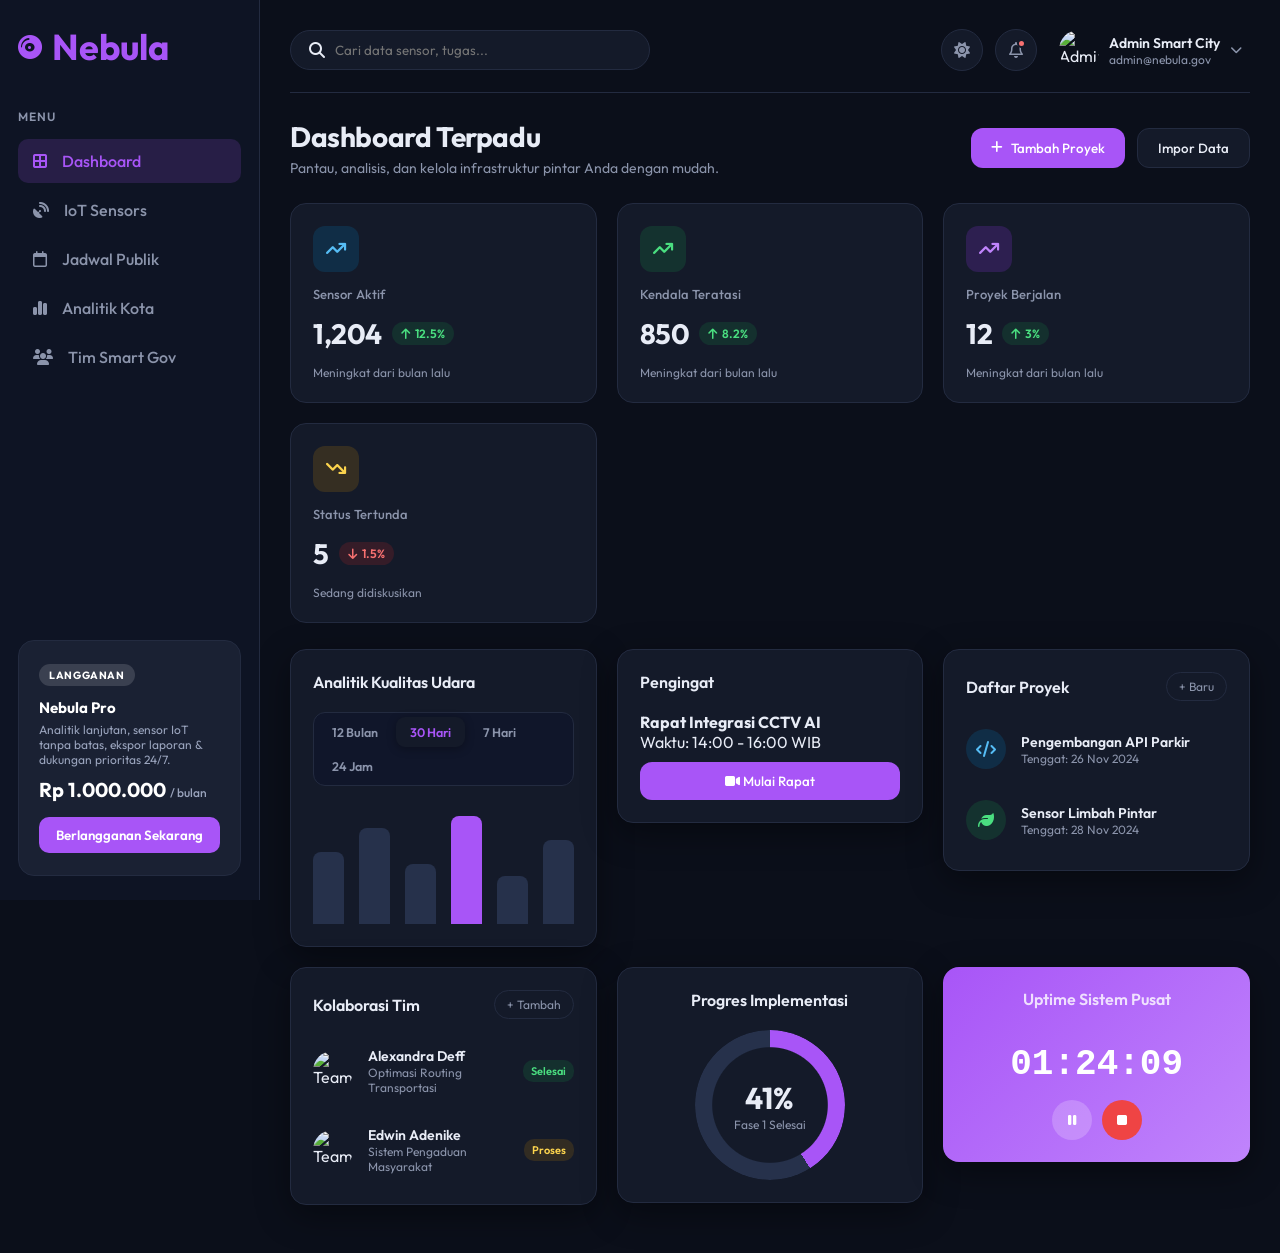
==== commit 6d6f8354: "Deleted Features General in sidebar, Include Settings, Profile, FAQ, Logout button" ====
--- a/index.html
+++ b/index.html
@@ -75,14 +75,14 @@
                 </ul>
             </div>
 
-            <div class="menu-section">
+            <!-- <div class="menu-section">
                 <p class="menu-title">GENERAL</p>
                 <ul>
                     <li onclick="window.location.href='pengaturan.html'"><i class="fa-solid fa-gear"></i> Pengaturan</li>
                     <li onclick="window.location.href='bantuan.html'"><i class="fa-regular fa-circle-question"></i> Bantuan</li>
                     <li class="logout"><i class="fa-solid fa-arrow-right-from-bracket"></i> Keluar</li>
                 </ul>
-            </div>
+            </div> -->
 
             </div>
 
--- a/style.css
+++ b/style.css
@@ -155,23 +155,16 @@
     transition: background-color 0.3s ease, border-color 0.3s ease, transform 0.3s ease;
 }
 
-/* Slim, persistent scrollbar so it's visible while scrolling (not hover-only) */
+/* Scrollbar hidden (scrolling still works) */
+.sidebar { scrollbar-width: none; }          /* Firefox */
 .sidebar::-webkit-scrollbar {
-    width: 6px;
-}
-.sidebar::-webkit-scrollbar-track {
-    background: transparent;
-}
-.sidebar::-webkit-scrollbar-thumb {
-    background: var(--border-strong);
-    border-radius: 10px;
-}
-.sidebar::-webkit-scrollbar-thumb:hover {
-    background: var(--primary);
-}
-
-/* Wrapper is transparent: the whole sidebar scrolls and the promo card
-   floats (sticky) over the menu at the bottom, staying always visible. */
+    width: 0;
+    height: 0;
+}
+
+/* Wrapper is transparent: the whole sidebar is the scroll container and the
+   promo card is part of the normal flow (see .sidebar-card), appearing at the
+   bottom when you scroll down. */
 .sidebar-scroll {
     display: contents;
 }
@@ -217,14 +210,14 @@
 .sidebar ul li.logout { color: var(--down-fg); }
 
 .sidebar-card {
+    /* Normal flow: the card sits after the menu and scrolls with the sidebar,
+       so it never overlays/overlaps the menu items. `margin-top: auto` still
+       pushes it to the bottom when the menu is shorter than the sidebar. */
     margin-top: auto;
     background: var(--promo-bg);
     color: var(--promo-fg);
     padding: 22px 20px;
     border-radius: var(--radius-md);
-    position: sticky;
-    bottom: 0;
-    z-index: 3;
     flex-shrink: 0;
     overflow: hidden;
     border: 1px solid var(--border-color);
@@ -844,7 +837,7 @@
 }
 .sensor-item:hover {
     border-color: var(--primary);
-    background: #fdfdfd;
+    background: var(--bg-hover);
 }
 .sensor-info {
     display: flex;
@@ -1046,18 +1039,27 @@
     height: 200px;
     padding-top: 20px;
     margin-top: 10px;
-    border-bottom: 1px solid var(--border-color);
+    /* Garis dasar (baseline) dihapus sesuai permintaan — grafik tampil polos
+       tanpa garis di bawah. `overflow: hidden` jadi pengaman: bar yang terlalu
+       tinggi dipotong di tepi kontainer, tidak menimpa label hari. */
+    overflow: hidden;
 }
 .chart-col {
+    position: relative;
     display: flex;
     flex-direction: column;
     align-items: center;
     width: 12%;
     height: 100%;
     justify-content: flex-end;
-    gap: 10px;
+    /* Ruang untuk label hari (diposisikan absolute di bawah bar) */
+    padding-bottom: 24px;
 }
 .chart-col .bar {
+    /* PENTING: `flex: 0 0 auto` supaya inline `height: xx%` dari HTML benar-benar
+       dipakai. Aturan `.bar { flex: 1 }` (dipakai chart baris di dashboard) bikin
+       flex-basis jadi 0 pada sumbu kolom, sehingga semua bar tingginya sama. */
+    flex: 0 0 auto;
     width: 100%;
     max-width: 40px;
     background: var(--primary-light, #e0e7ff);
@@ -1071,6 +1073,13 @@
     background: var(--primary); /* Menggunakan warna primary ungu Anda */
 }
 .day-label {
+    /* Absolute di dasar kolom: tidak ikut dihitung flex, sehingga tinggi bar
+       tetap sesuai persentase datanya tanpa overflow. */
+    position: absolute;
+    bottom: 0;
+    left: 0;
+    right: 0;
+    text-align: center;
     font-size: 12px;
     font-weight: 600;
     color: var(--text-muted);
@@ -1953,11 +1962,20 @@
 html[data-theme="dark"] .modal-box,
 html[data-theme="dark"] .modal-calendar-box,
 html[data-theme="dark"] .modal-profile-box,
+/* Modal khas halaman IoT Sensors — sebelumnya terlewat sehingga tetap putih
+   di mode gelap (mis. "Peringatan Jaringan"). */
+html[data-theme="dark"] .modal-warning-box,
+html[data-theme="dark"] .modal-grid-box,
 html[data-theme="dark"] .sensor-detail-popup {
     background: var(--bg-card) !important;
     color: var(--text-dark);
     border-color: var(--border-color);
 }
+html[data-theme="dark"] .modal-warning-box h3,
+html[data-theme="dark"] .modal-grid-box h3,
+html[data-theme="dark"] .modal-warning-box p,
+html[data-theme="dark"] .modal-grid-box p { color: var(--text-dark); }
+html[data-theme="dark"] .modal-warning-box p { color: var(--text-muted); }
 html[data-theme="dark"] .modal-card h3,
 html[data-theme="dark"] .modal-content h3,
 html[data-theme="dark"] .modal-box h3,
@@ -1978,6 +1996,14 @@
 html[data-theme="dark"] .user-notes-section h4,
 html[data-theme="dark"] .popup-info-value { color: var(--text-dark); }
 html[data-theme="dark"] .clickable-item:hover { background-color: var(--bg-hover); }
+/* Jaring pengaman: apa pun aturan hover bawaan halaman, di mode gelap item
+   sensor & header popup tetap gelap. */
+html[data-theme="dark"] .sensor-item:hover {
+    background: var(--bg-hover);
+    border-color: var(--primary);
+}
+html[data-theme="dark"] .popup-header { border-bottom-color: var(--border-color); }
+html[data-theme="dark"] .sensor-info h4 { color: var(--text-dark); }
 
 /* ---- Scrollbars ---- */
 ::-webkit-scrollbar { width: 10px; height: 10px; }
@@ -2115,13 +2141,30 @@
     .page-header h1 { font-size: 22px; }
     .stat-value-row h2 { font-size: 24px; }
     .card, .stat-card { padding: 18px; }
-    .sidebar-card { padding: 18px; }
+    /* Mobile: the promo card is in normal flow (same as desktop), so it simply
+       appears at the bottom when you scroll down instead of covering the
+       last menu items. */
+    .sidebar-card {
+        padding: 18px;
+        margin-bottom: 4px;
+    }
     .topbar-right { gap: 8px; }
     .icon-btn { width: 38px; height: 38px; }
     .user-profile img { width: 34px; height: 34px; }
     .segmented { width: 100%; justify-content: space-between; }
     .segmented button { flex: 1 1 auto; text-align: center; }
     .modal-card, .modal-box, .modal-content, .modal-calendar-box { padding: 22px 18px; }
+    /* Di HP, modal (mis. "Detail Volume Lalu Lintas" & "Nebula Pro") bisa lebih
+       tinggi dari layar. Tanpa batas tinggi + scroll, isinya meluber ke luar
+       layar dan tombol di dalamnya (mis. "Tutup"/X) tidak bisa ditekan.
+       Batasi tingginya dan buat modalnya bisa discroll. */
+    .modal-content, .modal-card, .modal-box, .modal-warning-box,
+    .modal-grid-box, .modal-profile-box, .modal-calendar-box {
+        max-height: calc(100vh - 40px);
+        max-height: calc(100dvh - 40px);
+        overflow-y: auto;
+        -webkit-overflow-scrolling: touch;
+    }
     .calendar-header h3 { font-size: 1.05rem; }
     .promo-price { font-size: 18px; }
 }
@@ -2132,4 +2175,111 @@
     .header-actions button { width: 100%; }
     .segmented button { font-size: 11.5px; padding: 7px 8px; }
     .profile-info-grid { grid-template-columns: 1fr; }
+}
+/* ================= Topbar dropdown (Notifikasi & Profil) ================= */
+/* Panel ditempel ke .topbar-right agar selalu sejajar dengan tepi kanan dan
+   tidak pernah keluar layar — termasuk saat dibuka di HP. */
+.topbar-right { position: relative; }
+
+/* Keadaan aktif tombol ikon (lonceng) saat menunya terbuka */
+.icon-btn.open {
+    color: var(--primary);
+    border-color: var(--primary);
+}
+
+.topbar-dropdown {
+    position: absolute;
+    top: calc(100% + 12px);
+    right: 0;
+    width: 320px;
+    max-width: calc(100vw - 30px);
+    max-height: min(70vh, 430px);
+    overflow-y: auto;
+    background: var(--bg-card);
+    border: 1px solid var(--border-color);
+    border-radius: var(--radius-md);
+    box-shadow: 0 18px 40px -14px rgba(15, 23, 42, 0.32);
+    padding: 14px;
+    z-index: 80;
+    opacity: 0;
+    visibility: hidden;
+    transform: translateY(-8px);
+    transition: opacity 0.2s ease, transform 0.2s ease, visibility 0.2s ease;
+}
+
+.topbar-dropdown.open {
+    opacity: 1;
+    visibility: visible;
+    transform: translateY(0);
+}
+
+.dropdown-head {
+    display: flex;
+    align-items: center;
+    justify-content: space-between;
+    gap: 10px;
+    padding-bottom: 12px;
+    margin-bottom: 8px;
+    border-bottom: 1px solid var(--border-color);
+}
+.dropdown-head h4 { font-size: 14px; font-weight: 600; color: var(--text-dark); }
+.dropdown-count {
+    font-size: 11px;
+    font-weight: 600;
+    padding: 3px 9px;
+    border-radius: 999px;
+    background: var(--primary-light);
+    color: var(--primary);
+    white-space: nowrap;
+}
+
+.dropdown-profile-head { justify-content: flex-start; }
+.dropdown-profile-head img { width: 38px; height: 38px; border-radius: 50%; flex-shrink: 0; }
+.dropdown-profile-head strong { display: block; font-size: 14px; color: var(--text-dark); }
+.dropdown-profile-head small { font-size: 12px; color: var(--text-muted); }
+
+.dropdown-list { list-style: none; display: flex; flex-direction: column; }
+
+.dropdown-item {
+    display: flex;
+    align-items: center;
+    gap: 12px;
+    padding: 10px;
+    border-radius: var(--radius-sm);
+    font-size: 13.5px;
+    font-weight: 500;
+    color: var(--text-dark);
+    cursor: pointer;
+    transition: background 0.2s ease, color 0.2s ease;
+}
+.dropdown-item:hover { background: var(--bg-hover); }
+
+.dropdown-item-icon {
+    width: 36px;
+    height: 36px;
+    border-radius: 10px;
+    display: flex;
+    align-items: center;
+    justify-content: center;
+    background: var(--primary-light);
+    color: var(--primary);
+    font-size: 14px;
+    flex-shrink: 0;
+}
+
+.dropdown-item-text { display: flex; flex-direction: column; min-width: 0; }
+.dropdown-item-text strong { font-size: 13.5px; font-weight: 600; color: var(--text-dark); }
+.dropdown-item-text small { font-size: 12px; color: var(--text-muted); }
+
+.dropdown-item.logout-item { color: var(--down-fg); font-weight: 600; }
+.dropdown-item.logout-item i { width: 36px; text-align: center; font-size: 14px; flex-shrink: 0; }
+
+/* Chevron profil berputar saat menunya terbuka */
+.user-profile .user-chevron { transition: transform 0.25s ease; }
+.user-profile.open { background: var(--bg-hover); }
+.user-profile.open .user-chevron { transform: rotate(180deg); }
+
+@media (max-width: 768px) {
+    .topbar-dropdown { padding: 12px; }
+    .dropdown-item { padding: 12px 10px; }
 }
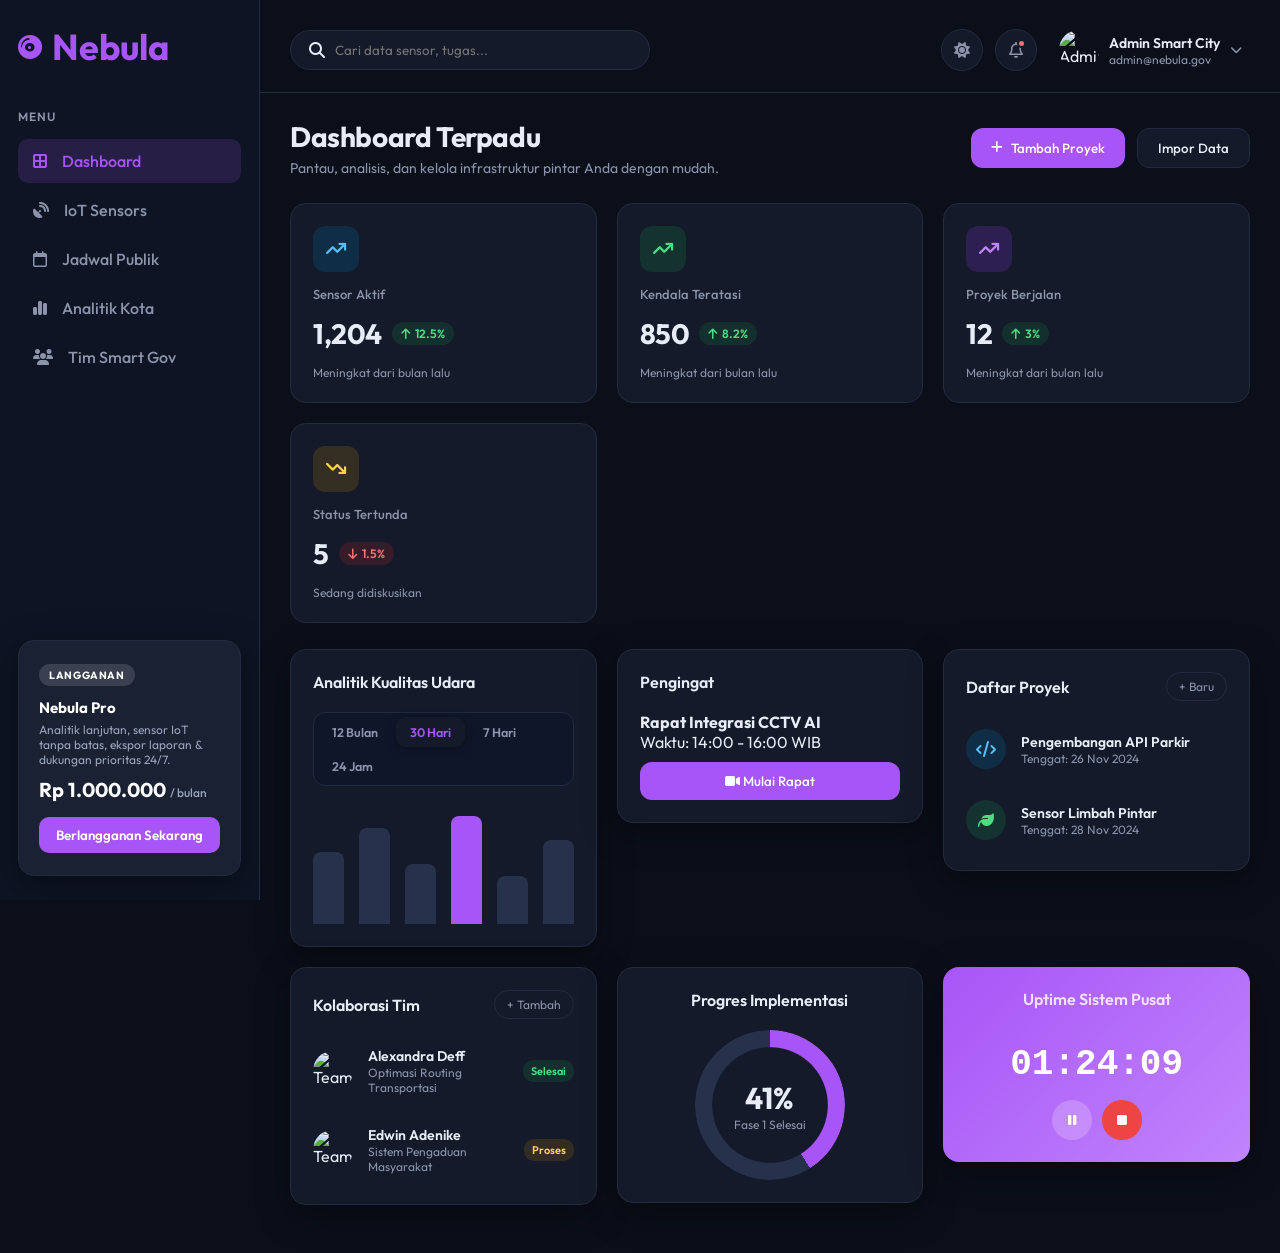
==== commit 6ec1f54c: "Fixing Logout Fix Logout Button Function" ====
--- a/index.html
+++ b/index.html
@@ -306,7 +306,7 @@
             <p>Apakah Anda yakin ingin mengakhiri sesi dan keluar dari Nebula?</p>
             <div class="modal-actions">
                 <button id="cancelLogout" class="btn-outline">Batal</button>
-                <button id="confirmLogout" class="btn-primary btn-danger">Ya, Keluar</button>
+                <button onclick="window.location.href='login.html'" id="confirmLogout" class="btn-primary btn-danger">Ya, Keluar</button>
             </div>
         </div>
     </div>
--- a/style.css
+++ b/style.css
@@ -48,9 +48,12 @@
     /* Sidebar */
     --sidebar-bg: #ffffff;
     --sidebar-active-bg: var(--primary-light);
-    --promo-bg: #14181f;
-    --promo-fg: #ffffff;
-    --promo-muted: #a9b0c0;
+    /* Kartu promo "Nebula Pro": putih di mode terang, gelap di mode gelap */
+    --promo-bg: #ffffff;
+    --promo-fg: var(--text-dark);
+    --promo-muted: var(--text-muted);
+    --promo-badge-bg: var(--primary-light);
+    --promo-badge-fg: var(--primary);
 
     /* Surfaces */
     --toast-bg: #14181f;
@@ -108,6 +111,8 @@
     --promo-bg: #1a2133;
     --promo-fg: #ffffff;
     --promo-muted: #9aa4bd;
+    --promo-badge-bg: rgba(255, 255, 255, 0.14);
+    --promo-badge-fg: #ffffff;
 
     --toast-bg: #1a2133;
     --toast-fg: #e8ecf6;
@@ -221,6 +226,9 @@
     flex-shrink: 0;
     overflow: hidden;
     border: 1px solid var(--border-color);
+    /* Di mode terang kartunya putih dan sidebar juga putih, jadi butuh
+       bayangan halus supaya tetap terlihat sebagai kartu terpisah. */
+    box-shadow: var(--shadow-card);
 }
 
 .sidebar-card h4 { font-size: 15px; margin-bottom: 5px; color: var(--promo-fg); }
@@ -2063,8 +2071,8 @@
     text-transform: uppercase;
     padding: 4px 10px;
     border-radius: 999px;
-    background: rgba(255, 255, 255, 0.14);
-    color: var(--promo-fg);
+    background: var(--promo-badge-bg);
+    color: var(--promo-badge-fg);
     margin-bottom: 12px;
 }
 .sidebar-card p { margin-bottom: 0; }
@@ -2282,4 +2290,49 @@
 @media (max-width: 768px) {
     .topbar-dropdown { padding: 12px; }
     .dropdown-item { padding: 12px 10px; }
+}
+/* ============================================================
+   TOPBAR LENGKET (STICKY, HIDE ON SCROLL DOWN)
+   Topbar ikut menggulir: tetap di atas, sembunyi saat menggulir
+   ke bawah, lalu muncul lagi begitu menggulir ke atas sedikit.
+   Diletakkan di akhir berkas agar menang urutan sumber atas
+   aturan .topbar sebelumnya (spesifisitas sama -> urutan menang).
+   ============================================================ */
+.topbar {
+    position: sticky;
+    top: 0;
+    z-index: 60;
+    /* Tarik keluar dari padding .main-content (26px 30px) supaya latar
+       topbar menutup penuh lebar layar — tidak ada celah konten di pinggir
+       saat konten lewat di belakangnya. */
+    margin: -26px -30px 26px;
+    padding: 26px 30px 18px;
+    background-color: var(--bg-main);
+    border-bottom: 1px solid var(--border-color);
+    transform: translateY(0);
+    transition: transform 0.32s ease, box-shadow 0.32s ease,
+                background-color 0.3s ease, border-color 0.3s ease;
+    will-change: transform;
+}
+
+/* Kelas dari JS: disembunyikan saat menggulir ke bawah */
+.topbar.is-hidden { transform: translateY(-100%); }
+
+/* Bayangan halus saat topbar menempel di atas */
+.topbar.is-stuck { box-shadow: var(--shadow-soft); }
+
+@media (max-width: 768px) {
+    .topbar {
+        /* Selaraskan dengan padding .main-content versi HP (20px 15px). */
+        margin: -20px -15px 20px;
+        padding: 20px 15px 14px;
+    }
+}
+
+@media (max-width: 480px) {
+    .topbar {
+        /* Di layar sempit .main-content jadi 16px 12px 40px. */
+        margin: -16px -12px 18px;
+        padding: 16px 12px 12px;
+    }
 }
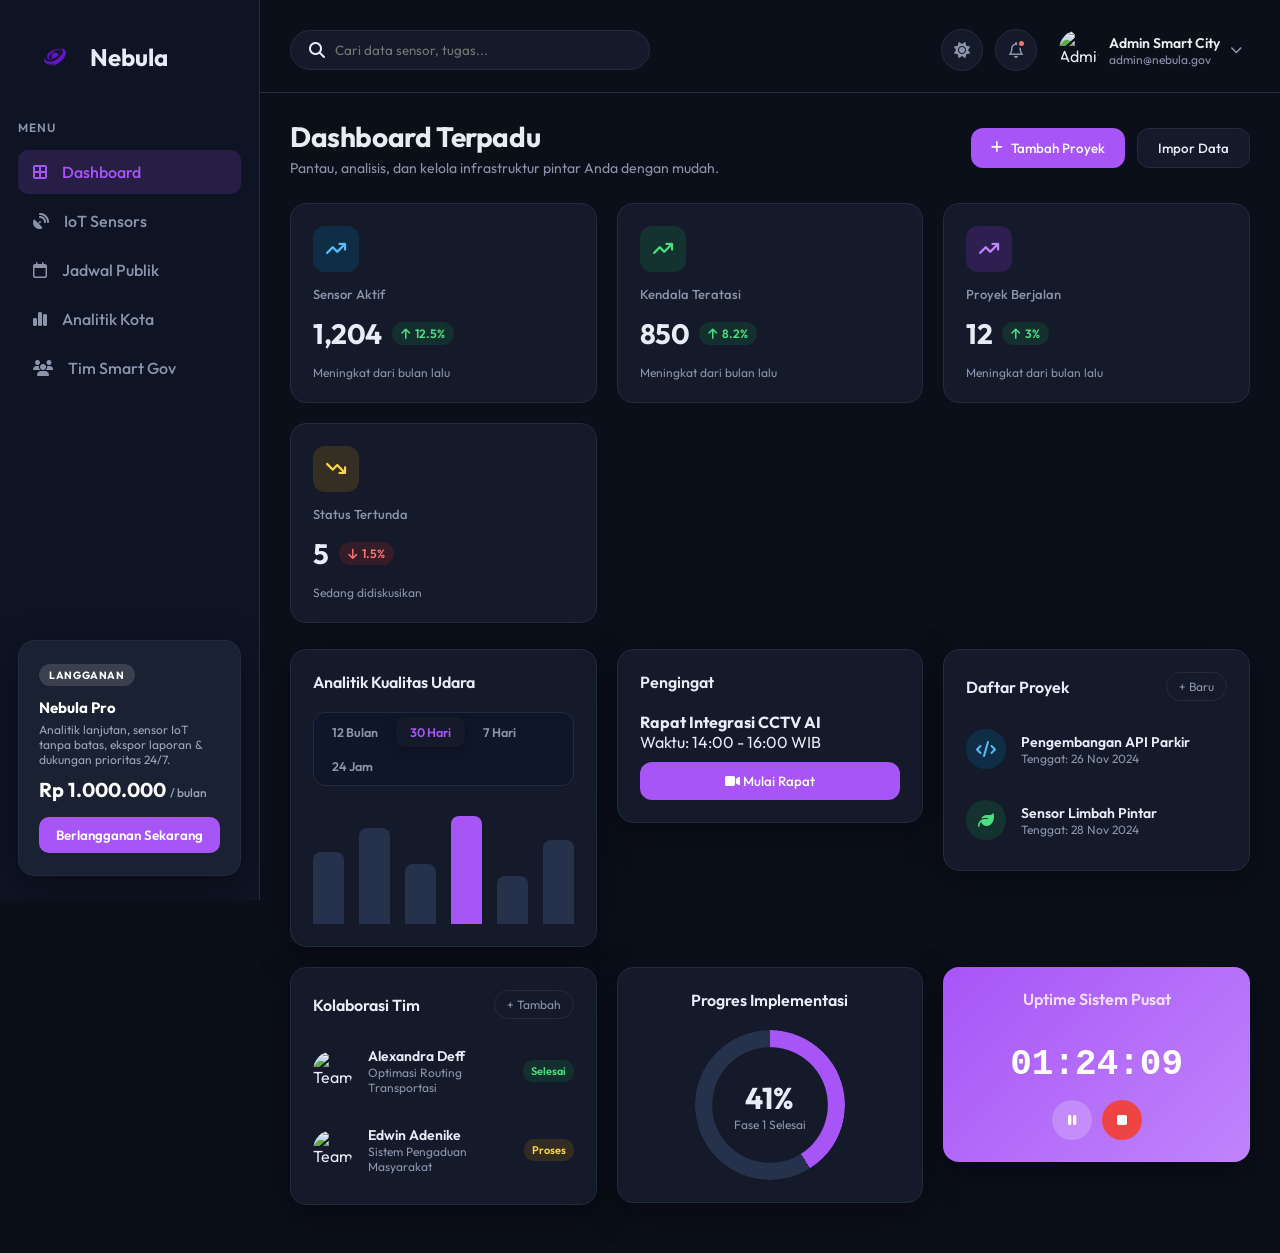
==== commit 7ad963f3: "Adding New Logos Adding logos, and the responsive" ====
--- a/index.html
+++ b/index.html
@@ -5,14 +5,20 @@
     <meta name="viewport" content="width=device-width, initial-scale=1.0">
     <title>Nebula - Smart City & Business Dashboard</title>
     <link rel="stylesheet" href="style.css">
-    <link rel="shortcut icon" href="/Vibrant 3D Nebula Icon with Colorful Gases.jpg" type="image/x-icon">
+    <link rel="shortcut icon" href="/Vibrant_3D_Nebula_Icon_with_Colorful_Gases-removebg-preview (1).png" type="image/x-icon">
     <!-- FontAwesome -->
     <link rel="stylesheet" href="https://cdnjs.cloudflare.com/ajax/libs/font-awesome/6.4.0/css/all.min.css">
     <!-- Tema (Gelap/Terang) — diterapkan sebelum render untuk mencegah kedip warna -->
     <script>
         (function () {
             try {
-                var t = localStorage.getItem('nebula-theme') || 'dark';
+                var m = localStorage.getItem('nebula-theme-mode');
+                if (m !== 'light' && m !== 'dark' && m !== 'system') {
+                    m = localStorage.getItem('nebula-theme') === 'light' ? 'light' : 'dark';
+                }
+                var t = m === 'system'
+                    ? (window.matchMedia && window.matchMedia('(prefers-color-scheme: dark)').matches ? 'dark' : 'light')
+                    : m;
                 document.documentElement.setAttribute('data-theme', t);
             } catch (e) {
                 document.documentElement.setAttribute('data-theme', 'dark');
@@ -58,10 +64,16 @@
             <div class="close-sidebar" id="closeSidebar">
                 <i class="fa-solid fa-xmark"></i>
             </div>
-            <div class="logo">
+            <!-- <div class="logo">
                 <i class="fa-solid fa-compact-disc"></i>
                 <h2>Nebula</h2>
-            </div>
+            </div> -->
+            <div class="logo-box">
+                <!-- <i class="fa-solid fa-compact-disc"></i> -->
+                <img src="/Vibrant_3D_Nebula_Icon_with_Colorful_Gases-removebg-preview (1).png" alt="Logo Nebula" class="logo-img">
+                <span class="logo-text">Nebula</span>
+            </div>
+
             <!-- Sidebar Menu -->
             <div class="sidebar-scroll">
             <div class="menu-section">
--- a/style.css
+++ b/style.css
@@ -182,6 +182,60 @@
     font-weight: 700;
     color: var(--primary);
     margin-bottom: 40px;
+}
+
+/* .logo-img {
+    width: 60px !important;  
+    height: 60px !important;
+    object-fit: contain;     
+} */
+
+/* Memastikan teks sejajar secara vertikal dengan gambar */
+/* .logo h2 {
+    margin: 0;
+    line-height: 1;
+    font-size: 24px;
+} */
+
+/* Container Logo */
+.logo-box {
+  display: flex;
+  align-items: center;
+  gap: 10px;
+  padding: 8px 12px;
+  margin-bottom: 30px;
+}
+
+/* Gambar Logo */
+.logo-img {
+  height: 50px;
+  width: auto;
+  max-width: 100%;
+  object-fit: contain;
+}
+
+/* Teks Logo */
+.logo-text {
+  font-size: 24px;
+  font-weight: 700;/* Sesuaikan dengan tema Anda (misal #1e293b untuk tema terang) */
+  white-space: nowrap;      /* Mencegah teks terpotong ke bawah */
+}
+
+/* Responsif untuk Layar HP / Mobile */
+@media (max-width: 768px) {
+  .logo-box {
+    gap: 8px;
+    padding: 6px 8px;
+    margin-bottom: 40px;
+  }
+
+  .logo-img {
+    height: 50px;           /* Ukuran logo otomatis mengecil di HP */
+  }
+
+  .logo-text {
+    font-size: 24px;
+  }
 }
 
 .menu-section { margin-bottom: 30px; }
@@ -610,10 +664,11 @@
     .sidebar.active {
         transform: translateX(0);
     }
-    .sidebar .logo {
+    .sidebar .logo-box {
         position: absolute;
-        top: 20px;
-        left: 20px;
+        top: 5px;
+        left: 5px;
+
         margin-bottom: 0;
     }
 
@@ -2335,4 +2390,40 @@
         margin: -16px -12px 18px;
         padding: 16px 12px 12px;
     }
+}
+
+/* ================= Pengaturan Sistem: pemilih tema ================= */
+.theme-choice {
+    display: grid;
+    grid-template-columns: repeat(3, 1fr);
+    gap: 10px;
+    margin-top: 12px;
+}
+.theme-option {
+    display: flex;
+    flex-direction: column;
+    align-items: center;
+    justify-content: center;
+    gap: 8px;
+    padding: 18px 10px;
+    border: 1px solid var(--border-color);
+    border-radius: var(--radius-sm);
+    background: var(--bg-subtle);
+    color: var(--text-muted);
+    font-size: 13px;
+    font-weight: 600;
+    font-family: inherit;
+    cursor: pointer;
+    transition: all 0.2s ease;
+}
+.theme-option i { font-size: 18px; }
+.theme-option:hover { border-color: var(--primary); color: var(--text-dark); }
+.theme-option.active {
+    border-color: var(--primary);
+    background: var(--primary-light);
+    color: var(--primary);
+}
+
+@media (max-width: 480px) {
+    .theme-choice { grid-template-columns: 1fr; }
 }
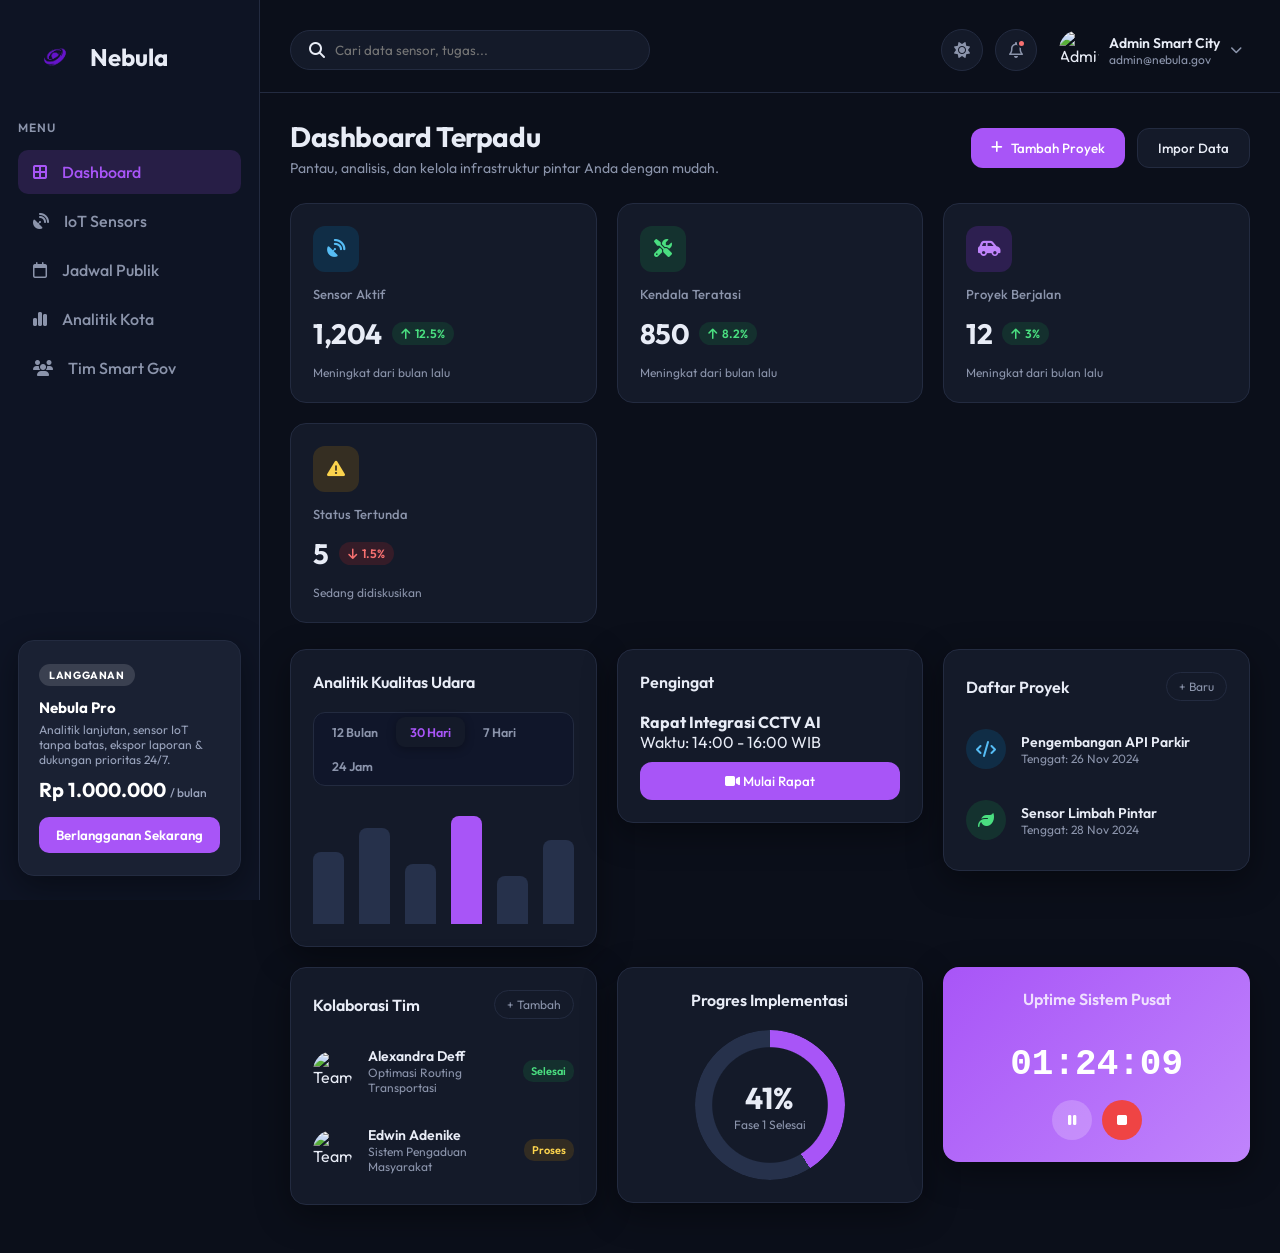
==== commit 73061333: "alamak" ====
--- a/index.html
+++ b/index.html
@@ -154,7 +154,7 @@
             <!-- Stats Grid -->
             <div class="stats-grid">
                 <div class="stat-card">
-                    <div class="stat-icon tile-blue"><i class="fa-solid fa-arrow-trend-up"></i></div>
+                    <div class="stat-icon tile-blue"><i class="fa-solid fa-satellite-dish"></i></div>
                     <h3 class="stat-label">Sensor Aktif</h3>
                     <div class="stat-value-row">
                         <h2>1,204</h2>
@@ -163,7 +163,7 @@
                     <p>Meningkat dari bulan lalu</p>
                 </div>
                 <div class="stat-card">
-                    <div class="stat-icon tile-green"><i class="fa-solid fa-arrow-trend-up"></i></div>
+                    <div class="stat-icon tile-green"><i class="fa-solid fa-screwdriver-wrench"></i></div>
                     <h3 class="stat-label">Kendala Teratasi</h3>
                     <div class="stat-value-row">
                         <h2>850</h2>
@@ -172,7 +172,7 @@
                     <p>Meningkat dari bulan lalu</p>
                 </div>
                 <div class="stat-card">
-                    <div class="stat-icon tile-purple"><i class="fa-solid fa-arrow-trend-up"></i></div>
+                    <div class="stat-icon tile-purple"><i class="fa-solid fa-car-side"></i></div>
                     <h3 class="stat-label">Proyek Berjalan</h3>
                     <div class="stat-value-row">
                         <h2>12</h2>
@@ -181,7 +181,7 @@
                     <p>Meningkat dari bulan lalu</p>
                 </div>
                 <div class="stat-card">
-                    <div class="stat-icon tile-yellow"><i class="fa-solid fa-arrow-trend-down"></i></div>
+                    <div class="stat-icon tile-yellow"><i class="fa-solid fa-triangle-exclamation"></i></div>
                     <h3 class="stat-label">Status Tertunda</h3>
                     <div class="stat-value-row">
                         <h2>5</h2>
